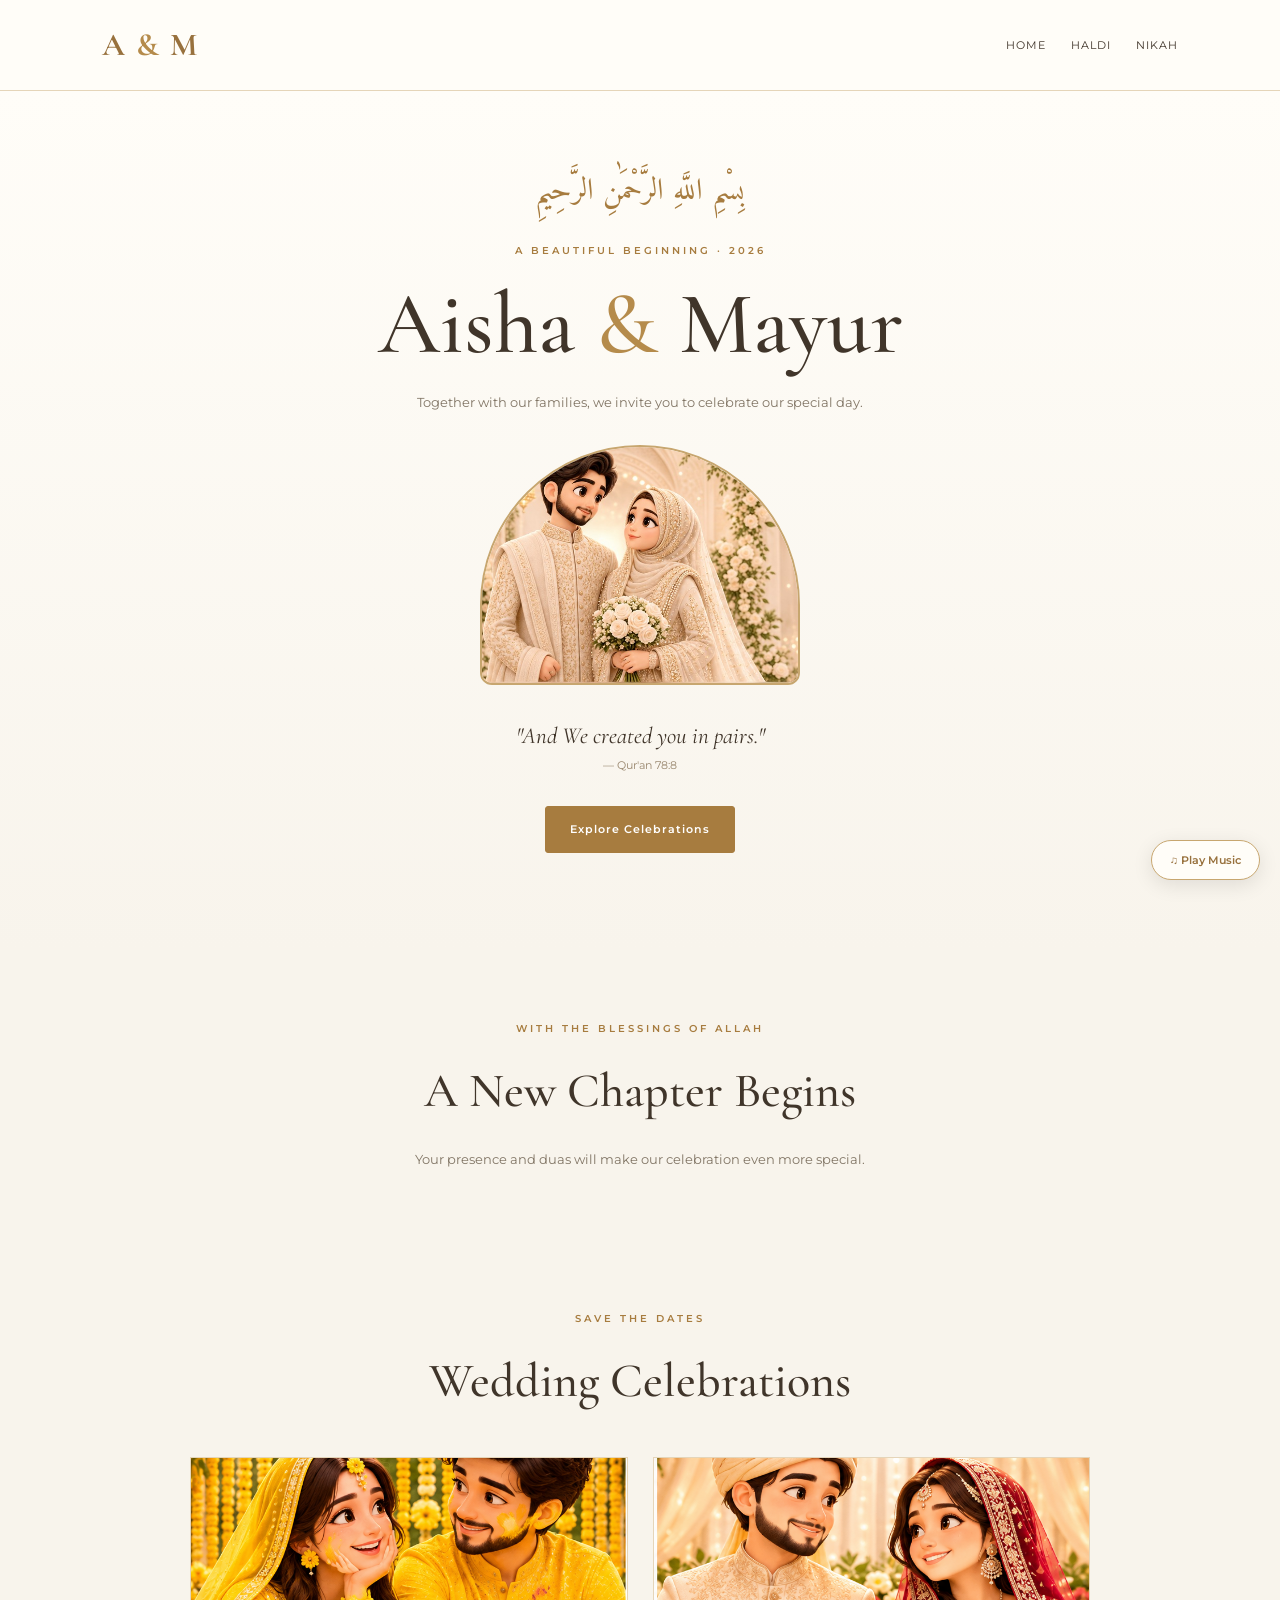
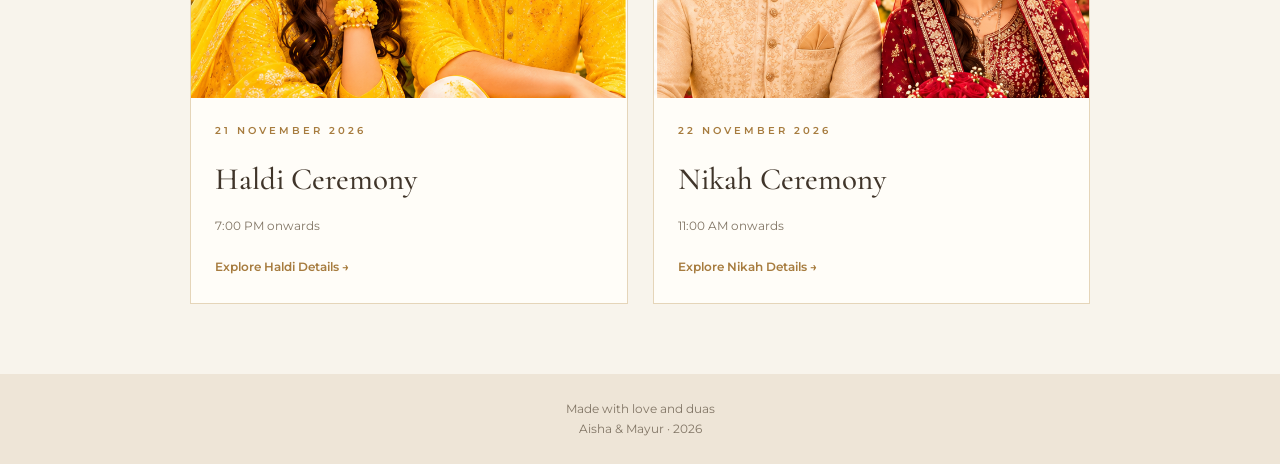
==== index.html @ 887f85a8 "Deploy Islamic wedding invitation website" ====
<!DOCTYPE html>
<html lang="en">

<head>
  <meta charset="UTF-8">
  <meta name="viewport" content="width=device-width, initial-scale=1.0">

  <title>Aisha & Mayur | Wedding Invitation</title>

  <link rel="stylesheet" href="css/style.css">

  <link rel="preconnect" href="https://fonts.googleapis.com">
  <link rel="preconnect" href="https://fonts.gstatic.com" crossorigin>

  <link href="https://fonts.googleapis.com/css2?family=Amiri:wght@400;700&family=Cormorant+Garamond:wght@400;500;600;700&family=Montserrat:wght@400;500;600&display=swap" rel="stylesheet">
</head>

<body>

  <!-- HEADER -->

  <header class="site-header">

    <a href="index.html" class="brand">A <span>&</span> M</a>

    <nav>
      <a href="index.html">Home</a>
      <a href="haldi.html">Haldi</a>
      <a href="wedding.html">Nikah</a>
    </nav>

  </header>


  <main>

    <!-- HERO SECTION -->

    <section class="hero">

      <div class="hero-ornament">
        بِسْمِ اللَّهِ الرَّحْمَٰنِ الرَّحِيمِ
      </div>

      <p class="eyebrow">A BEAUTIFUL BEGINNING · 2026</p>

      <h1>
        <span class="bride-name">Aisha</span>
        <i>&</i>
        <span class="groom-name">Mayur</span>
      </h1>

      <p class="hero-subtitle">
        Together with our families, we invite you
        to celebrate our special day.
      </p>

      <div class="hero-photo">

        <img
          src="assets/images/couple-3d.jpg"
          alt="Aisha and Mayur">

      </div>

      <p class="verse">
        "And We created you in pairs."
      </p>

      <p class="verse-ref">
        — Qur'an 78:8
      </p>

      <a href="#events" class="primary-button">
        Explore Celebrations
      </a>

    </section>


    <!-- INTRODUCTION -->

    <section class="section intro">

      <p class="eyebrow">WITH THE BLESSINGS OF ALLAH</p>

      <h2>A New Chapter Begins</h2>

      <p class="muted">
        Your presence and duas will make our celebration
        even more special.
      </p>

    </section>


    <!-- EVENT CARDS -->

    <section class="section" id="events">

      <p class="eyebrow">SAVE THE DATES</p>

      <h2>Wedding Celebrations</h2>

      <div class="event-grid">

        <!-- HALDI CARD -->

        <article class="event-card">

          <img
            src="assets/images/newhaldi.png"
            alt="Haldi ceremony">

          <div class="event-card-body">

            <p class="eyebrow">21 NOVEMBER 2026</p>

            <h3>Haldi Ceremony</h3>

            <p>7:00 PM onwards</p>

            <a href="haldi.html" class="text-link">
              Explore Haldi Details →
            </a>

          </div>

        </article>


        <!-- NIKAH CARD -->

        <article class="event-card">

          <img
            src="assets/images/newnikah.png"
            alt="Nikah ceremony">

          <div class="event-card-body">

            <p class="eyebrow">22 NOVEMBER 2026</p>

            <h3>Nikah Ceremony</h3>

            <p>11:00 AM onwards</p>

            <a href="wedding.html" class="text-link">
              Explore Nikah Details →
            </a>

          </div>

        </article>

      </div>

    </section>

  </main>


  <!-- FOOTER -->

  <footer>
    <p>Made with love and duas</p>
    <p>Aisha & Mayur · 2026</p>
  </footer>


  <!-- MUSIC -->
<audio id="backgroundMusic" loop preload="none">
    <source src="assets/music/wedding-song.mp3" type="audio/mpeg">
</audio>
<button id="musicButton" class="music-button" type="button">
    ♫ Play Music
</button>

<script src="js/data.js"></script>
<script src="js/script.js"></script>
</body>
</html>
---- css/style.css ----
/* =====================================
   1. GLOBAL SETTINGS
===================================== */

* {
  margin: 0;
  padding: 0;
  box-sizing: border-box;
}

html {
  scroll-behavior: smooth;
}

body {
  background: #f8f4ec;
  color: #40352a;
  font-family: "Montserrat", Arial, sans-serif;
  line-height: 1.7;
}

a {
  color: inherit;
  text-decoration: none;
}

button {
  font-family: inherit;
}


/* =====================================
   2. HEADER AND NAVIGATION
===================================== */

.site-header {
  display: flex;
  justify-content: space-between;
  align-items: center;
  padding: 18px 8%;
  background: #fffdf8;
  border-bottom: 1px solid #e5d5b9;
}

.brand {
  font-family: "Cormorant Garamond", serif;
  font-size: 32px;
  font-weight: 700;
  letter-spacing: 2px;
  color: #98713d;
}

.brand span {
  color: #b58b4b;
}

.site-header nav {
  display: flex;
  align-items: center;
  gap: 25px;
}

.site-header nav a {
  font-size: 11px;
  letter-spacing: 1px;
  text-transform: uppercase;
  transition: color 0.3s;
}

.site-header nav a:hover {
  color: #b58b4b;
}


/* =====================================
   3. HOME HERO SECTION
===================================== */

.hero {
  text-align: center;
  padding: 75px 20px 85px;
  background: linear-gradient(
    180deg,
    #fffdf8 0%,
    #f8f4ec 100%
  );
}

.hero-ornament {
  font-family: "Amiri", serif;
  font-size: 30px;
  color: #a77c3f;
  margin-bottom: 25px;
}

.eyebrow {
  color: #a77c3f;
  font-size: 10px;
  font-weight: 600;
  letter-spacing: 3px;
  margin-bottom: 14px;
}

.hero h1 {
  font-family: "Cormorant Garamond", serif;
  font-size: clamp(48px, 8vw, 88px);
  font-weight: 500;
  line-height: 1.15;
  margin: 15px 0;
}

.hero h1 i {
  color: #b58b4b;
  font-style: normal;
}

.hero-subtitle {
  max-width: 550px;
  margin: 15px auto;
  color: #817565;
  font-size: 13px;
}

.hero-photo {
  width: min(320px, 85%);
  height: 240px;
  margin: 32px auto;
  overflow: hidden;
  border: 2px solid #c7a66f;
  border-radius: 160px 160px 12px 12px;
  background: #eee5d5;
}

.hero-photo img {
  width: 100%;
  height: 100%;
  object-fit: cover;
  display: block;
}

.verse {
  font-family: "Cormorant Garamond", serif;
  font-size: 23px;
  font-style: italic;
  margin-top: 15px;
}

.verse-ref {
  color: #98866d;
  font-size: 11px;
  margin-bottom: 20px;
}


/* =====================================
   4. BUTTONS
===================================== */

.primary-button {
  display: inline-block;
  background: #a77c3f;
  color: #ffffff;
  border: 1px solid #a77c3f;
  border-radius: 3px;
  padding: 13px 24px;
  margin: 12px 5px;
  font-size: 11px;
  font-weight: 600;
  letter-spacing: 1px;
  cursor: pointer;
  transition: all 0.3s ease;
}

.primary-button:hover {
  background: #76552d;
  border-color: #76552d;
  transform: translateY(-2px);
}

.text-link {
  color: #a77c3f;
  font-size: 12px;
  font-weight: 600;
}

.text-link:hover {
  color: #76552d;
}


/* =====================================
   5. HOME CONTENT SECTIONS
===================================== */

.section {
  padding: 70px 8%;
  text-align: center;
}

.section h2 {
  font-family: "Cormorant Garamond", serif;
  font-size: clamp(34px, 5vw, 48px);
  font-weight: 500;
  margin: 5px 0 15px;
}

.muted {
  color: #817565;
  font-size: 13px;
}


/* =====================================
   6. EVENT CARDS
===================================== */

.event-grid {
  display: grid;
  grid-template-columns: repeat(2, minmax(0, 1fr));
  gap: 25px;
  max-width: 900px;
  margin: 35px auto 0;
  text-align: left;
}

.event-card {
  overflow: hidden;
  background: #fffdf8;
  border: 1px solid #e5d5b9;
  transition: transform 0.3s ease, box-shadow 0.3s ease;
}

.event-card:hover {
  transform: translateY(-5px);
  box-shadow: 0 12px 30px rgba(65, 45, 20, 0.09);
}

.event-card img {
  width: 100%;
  height: 240px;
  display: block;
  object-fit: cover;
  background: #eee5d5;
}

.event-card-body {
  padding: 24px;
}

.event-card h3 {
  font-family: "Cormorant Garamond", serif;
  font-size: 31px;
  font-weight: 500;
  margin: 4px 0;
}

.event-card-body p:not(.eyebrow) {
  color: #817565;
  font-size: 12px;
  margin: 10px 0 15px;
}


/* =====================================
   7. EVENT DETAILS PAGES
===================================== */

.event-page {
  width: min(760px, 100%);
  margin: auto;
  padding: 55px 22px 75px;
  text-align: center;
}

.event-page h1 {
  font-family: "Cormorant Garamond", serif;
  font-size: clamp(42px, 7vw, 58px);
  font-weight: 500;
  margin: 8px 0;
}

.event-image {
  display: block;
  width: min(430px, 100%);
  height: 270px;
  margin: 28px auto;
  object-fit: cover;
  background: #eee5d5;
  border: 1px solid #e5d5b9;
}

.event-description {
  max-width: 570px;
  margin: 20px auto;
  color: #817565;
  font-size: 13px;
}


/* =====================================
   8. EVENT INFORMATION CARD
===================================== */

.details-card {
  max-width: 550px;
  margin: 30px auto;
  padding: 32px 20px;
  background: #fffdf8;
  border: 1px solid #e5d5b9;
  box-shadow: 0 10px 30px rgba(0, 0, 0, 0.04);
}

.details-card h2,
.details-card h3 {
  font-family: "Cormorant Garamond", serif;
  font-size: 28px;
  font-weight: 500;
  margin: 5px;
}

.details-card p:not(.eyebrow) {
  color: #817565;
  font-size: 13px;
  margin: 10px;
}

.thin-line {
  width: 180px;
  height: 1px;
  margin: 25px auto;
  background: #e5d5b9;
}


/* =====================================
   9. EVENT HIGHLIGHT
===================================== */

.event-highlight {
  padding: 25px 15px;
  border-top: 1px solid #e5d5b9;
  border-bottom: 1px solid #e5d5b9;
  color: #98713d;
  font-family: "Cormorant Garamond", serif;
  font-size: 22px;
  font-style: italic;
}

.dress-code {
  margin: 25px 5px;
  color: #817565;
  font-size: 13px;
}


/* =====================================
   10. FOOTER
===================================== */

footer {
  padding: 25px 15px;
  background: #eee5d7;
  color: #817565;
  text-align: center;
  font-size: 12px;
}


/* =====================================
   11. MUSIC BUTTON
===================================== */

.music-button {
  position: fixed;
  right: 20px;
  bottom: 20px;
  z-index: 1000;
  padding: 12px 18px;
  border: 1px solid #c7a66f;
  border-radius: 30px;
  background: #fffdf8;
  color: #98713d;
  font-size: 11px;
  font-weight: 600;
  cursor: pointer;
  box-shadow: 0 5px 20px rgba(0, 0, 0, 0.10);
}

.music-button:hover {
  background: #f1e6d4;
}


/* =====================================
   12. MOBILE RESPONSIVE DESIGN
===================================== */

@media (max-width: 650px) {

  .site-header {
    padding: 14px 5%;
  }

  .brand {
    font-size: 27px;
  }

  .site-header nav {
    gap: 12px;
  }

  .site-header nav a {
    font-size: 9px;
  }

  .hero {
    padding: 50px 15px 65px;
  }

  .hero-ornament {
    font-size: 24px;
  }

  .hero-photo {
    height: 210px;
    width: min(270px, 85%);
  }

  .section {
    padding: 50px 6%;
  }

  .event-grid {
    grid-template-columns: 1fr;
  }

  .event-card img {
    height: 220px;
  }

  .event-page {
    padding: 40px 16px 60px;
  }

  .event-image {
    height: 230px;
  }

  .details-card {
    padding: 25px 12px;
  }

  .music-button {
    right: 12px;
    bottom: 12px;
  }

}
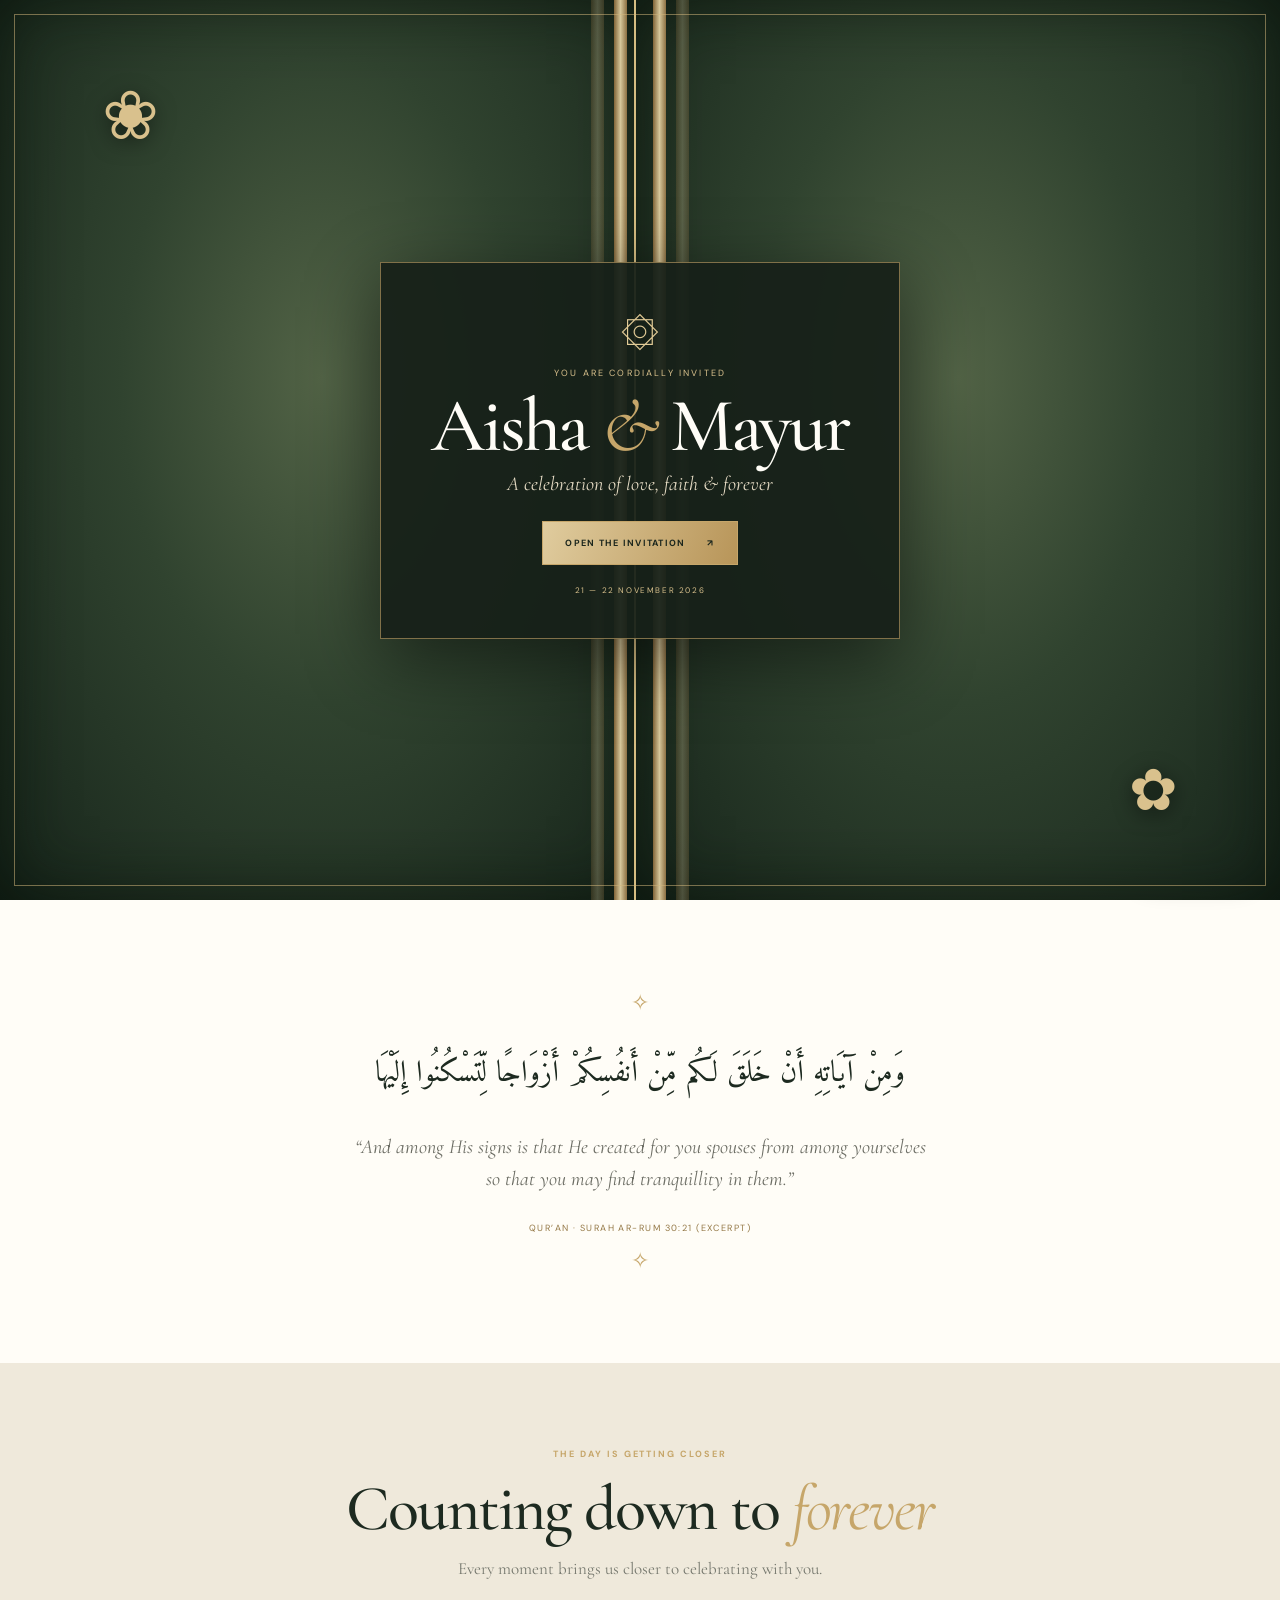
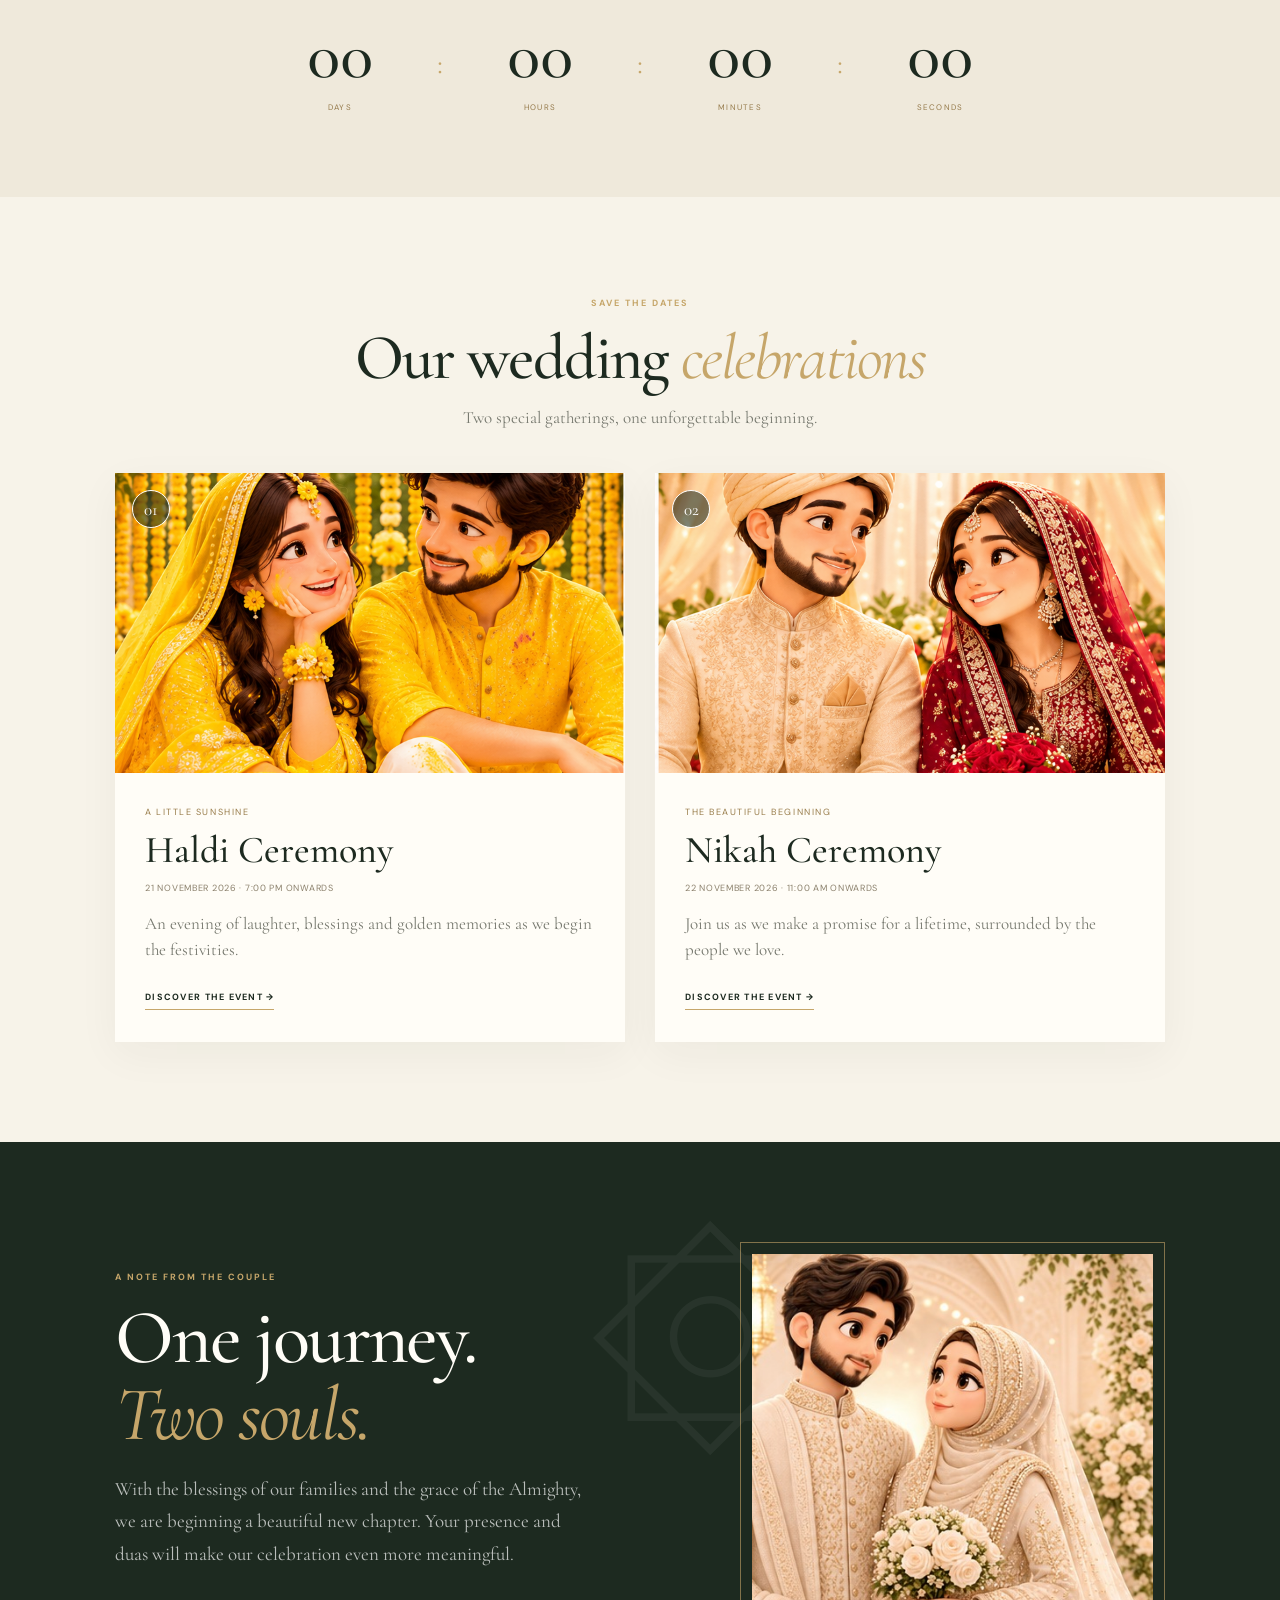
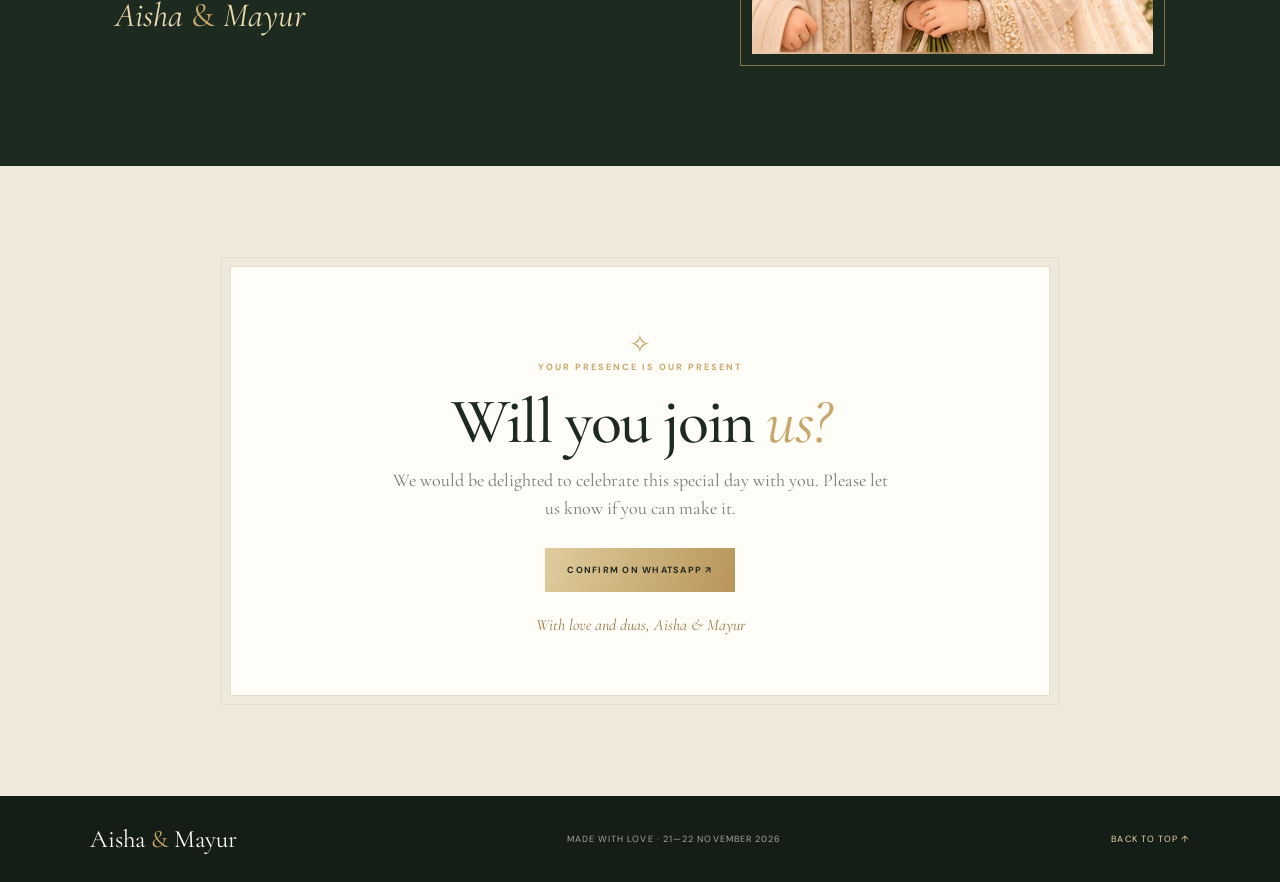
==== commit f01754fe: "Improve curtain animation and add falling flowers" ====
--- a/index.html
+++ b/index.html
@@ -1,183 +1,41 @@
+<!doctype html>
+<html lang="en"><head>
+<meta charset="utf-8"><meta name="viewport" content="width=device-width,initial-scale=1">
+<meta name="theme-color" content="#19231b"><title>Aisha & Mayur | Wedding Invitation</title>
+<link rel="preconnect" href="https://fonts.googleapis.com"><link rel="preconnect" href="https://fonts.gstatic.com" crossorigin>
+<link href="https://fonts.googleapis.com/css2?family=Amiri:wght@400;700&family=Cormorant+Garamond:wght@400;500;600;700&family=DM+Sans:wght@400;500;600;700&display=swap" rel="stylesheet">
+<link rel="stylesheet" href="css/style.css"></head>
+<body data-page="home">
+<div class="curtain-intro" id="curtain-intro" aria-label="Open the wedding invitation">
+  <div class="curtain-panel curtain-left" aria-hidden="true"></div>
+  <div class="curtain-panel curtain-right" aria-hidden="true"></div>
+  <div class="petal-layer" aria-hidden="true"></div>
+  <div class="curtain-floral floral-top" aria-hidden="true">❀</div>
+  <div class="curtain-floral floral-bottom" aria-hidden="true">✿</div>
+  <div class="curtain-content">
+    <span class="curtain-emblem">۞</span>
+    <p class="curtain-overline">YOU ARE CORDIALLY INVITED</p>
+    <h2>Aisha <i>&</i> Mayur</h2>
+    <p class="curtain-subtitle">A celebration of love, faith & forever</p>
+    <button class="curtain-open" id="curtain-open" type="button">Open the invitation <span>↗</span></button>
+    <small>21 — 22 NOVEMBER 2026</small>
+  </div>
+</div>
 
-<!DOCTYPE html>
-<html lang="en">
-
-<head>
-  <meta charset="UTF-8">
-  <meta name="viewport" content="width=device-width, initial-scale=1.0">
-
-  <title>Aisha & Mayur | Wedding Invitation</title>
-
-  <link rel="stylesheet" href="css/style.css">
-
-  <link rel="preconnect" href="https://fonts.googleapis.com">
-  <link rel="preconnect" href="https://fonts.gstatic.com" crossorigin>
-
-  <link href="https://fonts.googleapis.com/css2?family=Amiri:wght@400;700&family=Cormorant+Garamond:wght@400;500;600;700&family=Montserrat:wght@400;500;600&display=swap" rel="stylesheet">
-</head>
-
-<body>
-
-  <!-- HEADER -->
-
-  <header class="site-header">
-
-    <a href="index.html" class="brand">A <span>&</span> M</a>
-
-    <nav>
-      <a href="index.html">Home</a>
-      <a href="haldi.html">Haldi</a>
-      <a href="wedding.html">Nikah</a>
-    </nav>
-
-  </header>
-
-
-  <main>
-
-    <!-- HERO SECTION -->
-
-    <section class="hero">
-
-      <div class="hero-ornament">
-        بِسْمِ اللَّهِ الرَّحْمَٰنِ الرَّحِيمِ
-      </div>
-
-      <p class="eyebrow">A BEAUTIFUL BEGINNING · 2026</p>
-
-      <h1>
-        <span class="bride-name">Aisha</span>
-        <i>&</i>
-        <span class="groom-name">Mayur</span>
-      </h1>
-
-      <p class="hero-subtitle">
-        Together with our families, we invite you
-        to celebrate our special day.
-      </p>
-
-      <div class="hero-photo">
-
-        <img
-          src="assets/images/couple-3d.jpg"
-          alt="Aisha and Mayur">
-
-      </div>
-
-      <p class="verse">
-        "And We created you in pairs."
-      </p>
-
-      <p class="verse-ref">
-        — Qur'an 78:8
-      </p>
-
-      <a href="#events" class="primary-button">
-        Explore Celebrations
-      </a>
-
-    </section>
-
-
-    <!-- INTRODUCTION -->
-
-    <section class="section intro">
-
-      <p class="eyebrow">WITH THE BLESSINGS OF ALLAH</p>
-
-      <h2>A New Chapter Begins</h2>
-
-      <p class="muted">
-        Your presence and duas will make our celebration
-        even more special.
-      </p>
-
-    </section>
-
-
-    <!-- EVENT CARDS -->
-
-    <section class="section" id="events">
-
-      <p class="eyebrow">SAVE THE DATES</p>
-
-      <h2>Wedding Celebrations</h2>
-
-      <div class="event-grid">
-
-        <!-- HALDI CARD -->
-
-        <article class="event-card">
-
-          <img
-            src="assets/images/newhaldi.png"
-            alt="Haldi ceremony">
-
-          <div class="event-card-body">
-
-            <p class="eyebrow">21 NOVEMBER 2026</p>
-
-            <h3>Haldi Ceremony</h3>
-
-            <p>7:00 PM onwards</p>
-
-            <a href="haldi.html" class="text-link">
-              Explore Haldi Details →
-            </a>
-
-          </div>
-
-        </article>
-
-
-        <!-- NIKAH CARD -->
-
-        <article class="event-card">
-
-          <img
-            src="assets/images/newnikah.png"
-            alt="Nikah ceremony">
-
-          <div class="event-card-body">
-
-            <p class="eyebrow">22 NOVEMBER 2026</p>
-
-            <h3>Nikah Ceremony</h3>
-
-            <p>11:00 AM onwards</p>
-
-            <a href="wedding.html" class="text-link">
-              Explore Nikah Details →
-            </a>
-
-          </div>
-
-        </article>
-
-      </div>
-
-    </section>
-
-  </main>
-
-
-  <!-- FOOTER -->
-
-  <footer>
-    <p>Made with love and duas</p>
-    <p>Aisha & Mayur · 2026</p>
-  </footer>
-
-
-  <!-- MUSIC -->
-<audio id="backgroundMusic" loop preload="none">
-    <source src="assets/music/wedding-song.mp3" type="audio/mpeg">
-</audio>
-<button id="musicButton" class="music-button" type="button">
-    ♫ Play Music
-</button>
-
-<script src="js/data.js"></script>
-<script src="js/script.js"></script>
-</body>
-</html>+<header class="header"><a class="brand" href="index.html"><b>A<span>&</span>M</b>Aisha <i>&</i> Mayur</a><button class="nav-toggle" aria-label="Toggle menu">☰</button><nav><a class="active" href="index.html">Welcome</a><a href="#celebration">Celebrations</a><a href="#story">Our Story</a><a href="#rsvp">RSVP</a></nav><a class="top-cta" href="#celebration">The Invitation ↗</a></header>
+<main>
+<section class="hero"><div class="pattern"></div><div class="hero-copy reveal">
+<p class="eyebrow">A celebration of love & togetherness</p><p class="arabic" lang="ar" dir="rtl">بِسْمِ اللَّهِ الرَّحْمَٰنِ الرَّحِيمِ</p><p class="kicker">Together with our families</p>
+<h1>Aisha <em>&</em><br>Mayur</h1><p class="intro">Two hearts, one beautiful journey.<br>We joyfully invite you to celebrate our wedding.</p>
+<p class="date-line">21 — 22 November 2026</p><a class="button" href="#celebration">Explore the invitation <span>↓</span></a></div>
+<div class="hero-art reveal delay"><div class="arch"><img src="assets/images/couple-3d.jpg" alt="Aisha and Mayur wedding couple illustration"></div><p class="art-caption">A new chapter begins</p></div><div class="scroll-cue">SCROLL TO DISCOVER ↓</div></section>
+<section class="verse reveal"><div class="ornament">✧</div><p class="verse-arabic" lang="ar" dir="rtl">وَمِنْ آيَاتِهِ أَنْ خَلَقَ لَكُم مِّنْ أَنفُسِكُمْ أَزْوَاجًا لِّتَسْكُنُوا إِلَيْهَا</p><p class="translation">“And among His signs is that He created for you spouses from among yourselves<br> so that you may find tranquillity in them.”</p><small>QUR’AN · SURAH AR-RUM 30:21 (EXCERPT)</small><div class="ornament">✧</div></section>
+<section class="count-section reveal"><p class="eyebrow">The day is getting closer</p><h2>Counting down to <em>forever</em></h2><p class="muted">Every moment brings us closer to celebrating with you.</p><div class="countdown" id="countdown" data-date="2026-11-22T11:00:00+05:30"><div><b data-days>00</b><small>DAYS</small></div><i>:</i><div><b data-hours>00</b><small>HOURS</small></div><i>:</i><div><b data-minutes>00</b><small>MINUTES</small></div><i>:</i><div><b data-seconds>00</b><small>SECONDS</small></div></div></section>
+<section class="celebrations section-pad" id="celebration"><div class="section-title reveal"><p class="eyebrow">Save the dates</p><h2>Our wedding <em>celebrations</em></h2><p class="muted">Two special gatherings, one unforgettable beginning.</p></div><div class="event-grid">
+<article class="event-card reveal"><a class="event-photo" href="haldi.html"><img src="assets/images/newhaldi.png" alt="Haldi celebration"><span>01</span></a><div class="event-copy"><small>A LITTLE SUNSHINE</small><h3>Haldi Ceremony</h3><p class="event-meta">21 November 2026 · 7:00 PM onwards</p><p>An evening of laughter, blessings and golden memories as we begin the festivities.</p><a class="text-link" href="haldi.html">Discover the event →</a></div></article>
+<article class="event-card reveal delay"><a class="event-photo" href="wedding.html"><img src="assets/images/newnikah.png" alt="Nikah celebration"><span>02</span></a><div class="event-copy"><small>THE BEAUTIFUL BEGINNING</small><h3>Nikah Ceremony</h3><p class="event-meta">22 November 2026 · 11:00 AM onwards</p><p>Join us as we make a promise for a lifetime, surrounded by the people we love.</p><a class="text-link" href="wedding.html">Discover the event →</a></div></article></div></section>
+<section class="story section-pad" id="story"><div class="story-copy reveal"><p class="eyebrow">A note from the couple</p><h2>One journey.<br><em>Two souls.</em></h2><p>With the blessings of our families and the grace of the Almighty, we are beginning a beautiful new chapter. Your presence and duas will make our celebration even more meaningful.</p><strong>Aisha <i>&</i> Mayur</strong></div><div class="story-photo reveal delay"><img src="assets/images/couple-3d.jpg" alt="Aisha and Mayur"></div><span class="story-mark">۞</span></section>
+<section class="rsvp-wrap section-pad" id="rsvp"><div class="rsvp reveal"><span>✧</span><p class="eyebrow">Your presence is our present</p><h2>Will you join <em>us?</em></h2><p>We would be delighted to celebrate this special day with you. Please let us know if you can make it.</p><a class="button" data-rsvp href="#" target="_blank" rel="noopener">Confirm on WhatsApp ↗</a><small>With love and duas, Aisha & Mayur</small></div></section>
+</main><footer><a href="index.html">Aisha <i>&</i> Mayur</a><p>Made with love · 21—22 November 2026</p><a href="#">Back to top ↑</a></footer>
+<button class="music" type="button" aria-label="Play wedding music" aria-pressed="false"><b>♫</b><span>Play music</span></button><audio id="wedding-music" src="assets/music/wedding-song.mp3" loop preload="none"></audio>
+<script src="js/data.js"></script><script src="js/script.js"></script></body></html>
--- a/css/style.css
+++ b/css/style.css
@@ -1,459 +1,110 @@
+@import url('https://fonts.googleapis.com/css2?family=Amiri:wght@400;700&family=Cormorant+Garamond:wght@400;500;600;700&family=DM+Sans:wght@400;500;600;700&display=swap');
+:root{--green:#1d2a20;--deep:#141d16;--gold:#c6a66a;--pale:#ead9ad;--ivory:#f7f3e9;--paper:#fffdf7;--muted:#77796f;--line:rgba(164,135,82,.28);--serif:'Cormorant Garamond',Georgia,serif;--sans:'DM Sans',Arial,sans-serif;--arabic:'Amiri',serif}
+*{box-sizing:border-box}html{scroll-behavior:smooth}body{margin:0;background:var(--ivory);color:var(--green);font-family:var(--sans);-webkit-font-smoothing:antialiased}a{color:inherit;text-decoration:none}img{display:block;max-width:100%}::selection{background:var(--pale);color:var(--deep)}
 
-/* =====================================
-   1. GLOBAL SETTINGS
-===================================== */
-
-* {
-  margin: 0;
-  padding: 0;
-  box-sizing: border-box;
-}
-
-html {
-  scroll-behavior: smooth;
-}
-
-body {
-  background: #f8f4ec;
-  color: #40352a;
-  font-family: "Montserrat", Arial, sans-serif;
-  line-height: 1.7;
-}
-
-a {
-  color: inherit;
-  text-decoration: none;
-}
-
-button {
-  font-family: inherit;
-}
+.header{height:86px;position:absolute;z-index:20;top:0;left:0;width:100%;display:flex;align-items:center;justify-content:space-between;padding:0 6%;border-bottom:1px solid #ffffff20;color:var(--paper)}.brand{display:flex;align-items:center;gap:12px;font:21px var(--serif);letter-spacing:.04em}.brand b{width:42px;height:42px;display:grid;place-items:center;border:1px solid var(--gold);border-radius:50%;font:18px var(--serif);letter-spacing:-2px;color:var(--pale)}.brand b span,.brand i,footer i{color:var(--gold);font-style:normal}.header nav{display:flex;gap:32px}.header nav a,.top-cta{font-size:9px;letter-spacing:.16em;text-transform:uppercase;color:#ffffffb8}.header nav a{position:relative}.header nav a:after{content:"";position:absolute;bottom:-9px;left:0;width:0;height:1px;background:var(--gold);transition:.3s}.header nav a:hover:after,.header nav a.active:after{width:100%}.header nav a:hover,.header nav a.active{color:var(--pale)}.top-cta{padding:12px 16px;border:1px solid #c6a66a88;color:var(--pale)}.nav-toggle{display:none}
+.hero,.event-hero{position:relative;isolation:isolate;overflow:hidden;background:radial-gradient(ellipse at 75% 45%,#68734b55,transparent 42%),linear-gradient(115deg,#172119,#273429 60%,#172019);color:var(--paper)}.hero{min-height:760px;height:100vh;max-height:950px;display:grid;grid-template-columns:1.05fr .95fr;align-items:center;padding:115px 10% 80px}.hero:before,.event-hero:before{content:"";position:absolute;inset:13px;border:1px solid #c6a66a55;pointer-events:none}.pattern{position:absolute;inset:0;z-index:-1;opacity:.12;background-image:url("data:image/svg+xml,%3Csvg width='100' height='100' viewBox='0 0 100 100' xmlns='http://www.w3.org/2000/svg'%3E%3Cg fill='none' stroke='%23d2b77e' stroke-width='.6'%3E%3Cpath d='M50 0L61 39 100 50 61 61 50 100 39 61 0 50 39 39Z'/%3E%3Ccircle cx='50' cy='50' r='20'/%3E%3Ccircle cx='50' cy='50' r='8'/%3E%3C/g%3E%3C/svg%3E");background-size:100px}.hero-copy{position:relative;z-index:2;max-width:560px}.eyebrow{margin:0 0 17px;color:var(--gold);font-size:9px;font-weight:700;letter-spacing:.22em;text-transform:uppercase}.arabic{margin:0 0 16px;color:var(--pale);font:29px var(--arabic)}.kicker{margin:0;color:#ffffff91;font-size:10px;letter-spacing:.18em;text-transform:uppercase}.hero h1{margin:15px 0;color:var(--paper);font:500 clamp(78px,9vw,130px)/.78 var(--serif);letter-spacing:-.055em}.hero h1 em,.event-hero h1 em,h2 em{color:var(--gold);font-weight:400}.intro{color:#ffffffb5;font:18px/1.65 var(--serif)}.date-line{margin:25px 0;color:var(--pale);font-size:9px;letter-spacing:.19em;text-transform:uppercase}.button{display:inline-flex;align-items:center;gap:24px;padding:16px 22px;background:linear-gradient(110deg,#e0cc9e,#b89559);color:#20291f;font-size:9px;font-weight:700;letter-spacing:.14em;text-transform:uppercase;transition:transform .3s,box-shadow .3s}.button:hover{transform:translateY(-3px);box-shadow:0 12px 28px #0004}.hero-art{width:min(390px,100%);justify-self:center;margin-left:5%;position:relative}.arch{padding:12px;border:1px solid #c6a66acc;border-radius:190px 190px 0 0;box-shadow:0 25px 65px #0004}.arch:before{content:"";position:absolute;inset:6px;border:1px solid #c6a66a55;border-radius:180px 180px 0 0;pointer-events:none}.arch img{width:100%;height:470px;object-fit:cover;border-radius:180px 180px 0 0;background:#c9b995}.art-caption{text-align:center;color:var(--pale);font:italic 18px var(--serif)}.scroll-cue{position:absolute;bottom:22px;left:50%;color:#ffffff7d;font-size:8px;letter-spacing:.2em;transform:translateX(-50%)}
+.verse{text-align:center;padding:78px 8%;background:var(--paper)}.ornament{color:var(--gold);font-size:22px;margin:10px}.verse-arabic{font:30px/1.8 var(--arabic);color:var(--green)}.translation{font:italic 20px/1.6 var(--serif);color:#6c6d64}.verse small{color:#947846;font-size:9px;letter-spacing:.16em}.count-section{text-align:center;padding:85px 6%;background:#efe9db}.count-section h2,.section-title h2,.story h2,.rsvp h2,.event-note h2{margin:0 0 12px;font:500 clamp(44px,5vw,66px)/1 var(--serif);letter-spacing:-.03em}.muted{color:var(--muted);font:17px var(--serif)}.countdown{display:flex;justify-content:center;align-items:center;gap:clamp(18px,5vw,65px);margin-top:35px}.countdown div{display:flex;flex-direction:column;gap:5px;min-width:65px}.countdown b{font:500 clamp(43px,6vw,68px) var(--serif);font-variant-numeric:tabular-nums}.countdown small{color:#967b4c;font-size:8px;letter-spacing:.16em}.countdown i{font:30px var(--serif);color:var(--gold)}
+.section-pad{padding:100px 9%}.section-title{text-align:center;margin:0 auto 45px}.event-grid{max-width:1060px;margin:auto;display:grid;grid-template-columns:1fr 1fr;gap:30px}.event-card{background:var(--paper);box-shadow:0 12px 40px #252d210c;transition:transform .35s,box-shadow .35s}.event-card:hover{transform:translateY(-7px);box-shadow:0 22px 55px #252d211a}.event-photo{height:300px;position:relative;display:block;overflow:hidden;background:#e5dac2}.event-photo img{width:100%;height:100%;object-fit:cover;transition:transform .8s}.event-card:hover img{transform:scale(1.05)}.event-photo span{position:absolute;top:17px;left:17px;width:38px;height:38px;display:grid;place-items:center;border:1px solid white;border-radius:50%;background:#1c2a2090;color:white;font:17px var(--serif)}.event-copy{padding:26px 30px 32px}.event-copy small,.detail small{color:#997d4b;font-size:9px;letter-spacing:.17em}.event-copy h3{margin:7px 0;font:500 38px var(--serif)}.event-meta{color:#8b806c;font-size:9px;letter-spacing:.08em;text-transform:uppercase}.event-copy>p:not(.event-meta){color:var(--muted);font:17px/1.55 var(--serif)}.text-link{display:inline-block;margin-top:10px;padding-bottom:6px;border-bottom:1px solid var(--gold);font-size:9px;font-weight:700;letter-spacing:.14em;text-transform:uppercase}
+.story{position:relative;display:grid;grid-template-columns:1fr .8fr;align-items:center;gap:9%;background:var(--green);color:var(--paper);overflow:hidden}.story-copy{position:relative;z-index:2}.story h2{font-size:clamp(58px,6vw,82px)}.story-copy>p:not(.eyebrow){max-width:470px;color:#ffffffb2;font:19px/1.7 var(--serif)}.story-copy strong{display:block;margin-top:25px;color:var(--pale);font:italic 34px var(--serif)}.story-copy strong i{color:var(--gold);font-style:normal}.story-photo{padding:11px;border:1px solid #c6a66a99}.story-photo img{height:400px;width:100%;object-fit:cover}.story-mark{position:absolute;right:35%;top:5%;color:#ffffff0d;font-size:250px}
+.rsvp-wrap{background:#efe9db}.rsvp{max-width:820px;margin:auto;padding:60px 28px;border:1px solid var(--line);outline:1px solid #a4874e20;outline-offset:8px;background:var(--paper);text-align:center}.rsvp>span{color:var(--gold);font-size:26px}.rsvp>p:not(.eyebrow){max-width:500px;margin:0 auto 25px;color:var(--muted);font:18px/1.6 var(--serif)}.rsvp small{display:block;margin-top:23px;color:#947846;font:italic 16px var(--serif)}
+footer{display:flex;align-items:center;justify-content:space-between;gap:15px;padding:28px 7%;background:var(--deep);color:#ffffff9c}footer>a:first-child{color:white;font:25px var(--serif)}footer p,footer>a:last-child{font-size:9px;letter-spacing:.12em;text-transform:uppercase}footer>a:last-child{color:var(--pale)}
+.music{position:fixed;z-index:50;right:22px;bottom:22px;display:flex;align-items:center;gap:9px;padding:9px 15px 9px 9px;border:1px solid #c6a66ab3;border-radius:40px;background:#1b2a20f5;color:var(--pale);box-shadow:0 8px 24px #0003;cursor:pointer}.music b{width:26px;height:26px;display:grid;place-items:center;border-radius:50%;background:var(--gold);color:var(--deep);font-size:17px}.music span{font-size:9px;letter-spacing:.12em;text-transform:uppercase}.music.playing b{animation:pulse 1.3s infinite}@keyframes pulse{50%{box-shadow:0 0 0 7px #c6a66a2c}}
+/* Inner event pages */.event-hero{min-height:680px;display:grid;grid-template-columns:1.1fr .9fr;align-items:center;gap:4%;padding:125px 11% 70px}.event-copy-hero{position:relative;z-index:2}.back{display:block;margin-bottom:32px;color:#ffffff9c;font-size:9px;letter-spacing:.13em;text-transform:uppercase}.script{margin:8px 0 0;color:var(--pale);font:italic 25px var(--serif)}.event-hero h1{margin:8px 0 14px;font:500 clamp(65px,7vw,95px)/.83 var(--serif)}.event-hero .arch{width:min(350px,100%);margin:auto}.event-hero .arch img{height:420px}.event-details{background:var(--ivory)}.detail-grid{max-width:1080px;margin:auto;display:grid;grid-template-columns:repeat(3,1fr);gap:18px}.detail{padding:32px 22px;border:1px solid var(--line);background:#fffdf7b8;text-align:center;transition:.3s}.detail:hover{transform:translateY(-5px);box-shadow:0 15px 35px #0001}.detail>b{width:42px;height:42px;display:grid;place-items:center;margin:0 auto 15px;border:1px solid var(--line);border-radius:50%;color:#997d4b;font:22px var(--serif)}.detail small{display:block}.detail h3{font:500 26px var(--serif);margin:9px 0}.detail p{color:var(--muted);font:16px/1.55 var(--serif)}.event-note{padding:65px 8%;background:#efe9db;text-align:center}.event-note>p:not(.eyebrow){max-width:530px;margin:15px auto 25px;color:var(--muted);font:18px/1.6 var(--serif)}.page-switch{display:flex;justify-content:space-between;padding:25px 9%;background:var(--paper);border-top:1px solid var(--line);font:20px var(--serif)}.page-switch a:hover{color:#987a46}
+.reveal{opacity:0;transform:translateY(24px);transition:opacity .8s ease,transform .8s cubic-bezier(.2,.7,.2,1)}.reveal.visible{opacity:1;transform:translateY(0)}.delay{transition-delay:.15s}
+@media(prefers-reduced-motion:reduce){*,*:before,*:after{animation-duration:.01ms!important;transition-duration:.01ms!important;scroll-behavior:auto!important}.reveal{opacity:1;transform:none}}
+@media(max-width:850px){.header{padding:0 4%}.header nav{gap:17px}.hero{padding-left:7%;padding-right:7%}.section-pad{padding-left:7%;padding-right:7%}.event-hero{padding-left:8%;padding-right:8%}}
+@media(max-width:650px){.header{height:70px;padding:0 20px}.brand{font-size:18px}.brand b{width:36px;height:36px}.top-cta{display:none}.nav-toggle{display:block;border:1px solid #c6a66a88;background:none;color:var(--pale);padding:8px 12px}.header nav{display:none;position:absolute;top:69px;left:0;right:0;flex-direction:column;gap:0;padding:8px 22px 18px;background:#19231b;border-bottom:1px solid #c6a66a55}.header nav.open{display:flex}.header nav a{padding:13px 0}.hero{height:auto;min-height:0;grid-template-columns:1fr;gap:35px;padding:110px 8% 75px;text-align:center}.hero h1{font-size:clamp(76px,18vw,105px)}.arabic{font-size:25px}.hero-art{width:min(300px,85%);margin:auto}.arch img{height:370px}.hero .date-line{margin:22px 0}.section-pad{padding:70px 7%}.verse{padding:60px 7%}.verse-arabic{font-size:24px}.translation{font-size:17px}.translation br{display:none}.countdown{gap:10px}.countdown div{min-width:48px}.countdown b{font-size:39px}.countdown i{font-size:22px}.countdown small{font-size:7px}.section-title h2,.count-section h2,.rsvp h2,.event-note h2{font-size:47px}.event-grid{grid-template-columns:1fr;gap:22px}.event-photo{height:250px}.event-copy{padding:22px}.story{grid-template-columns:1fr;gap:30px;text-align:center}.story-copy>p:not(.eyebrow){margin-left:auto;margin-right:auto}.story-photo{width:min(330px,100%);margin:auto}.story-photo img{height:330px}.story-mark{right:4%;font-size:150px}.rsvp{padding:45px 18px}footer{flex-direction:column;text-align:center;padding:27px 15px 80px;gap:8px}footer p{margin:0}.music{right:12px;bottom:12px}.event-hero{grid-template-columns:1fr;gap:30px;padding:100px 8% 65px;text-align:center}.event-copy-hero .back{text-align:left}.event-hero h1{font-size:clamp(64px,16vw,85px)}.event-hero .arch{width:min(285px,85%)}.event-hero .arch img{height:340px}.detail-grid{grid-template-columns:1fr}.detail{padding:26px 18px}.event-note{padding:55px 8%}.page-switch{padding:22px 7%;font-size:17px}}
 
 
-/* =====================================
-   2. HEADER AND NAVIGATION
-===================================== */
 
-.site-header {
-  display: flex;
-  justify-content: space-between;
-  align-items: center;
-  padding: 18px 8%;
-  background: #fffdf8;
-  border-bottom: 1px solid #e5d5b9;
+/* Refined royal opening curtain + falling flower petals */
+body.curtain-locked{overflow:hidden;height:100vh}
+.curtain-intro{
+  position:fixed;inset:0;z-index:1000;display:grid;place-items:center;
+  overflow:hidden;background:#172119;color:#f7f3e9;isolation:isolate;
 }
-
-.brand {
-  font-family: "Cormorant Garamond", serif;
-  font-size: 32px;
-  font-weight: 700;
-  letter-spacing: 2px;
-  color: #98713d;
+.curtain-intro:before{
+  content:"";position:absolute;inset:14px;z-index:5;pointer-events:none;
+  border:1px solid #d2b77d88;
 }
-
-.brand span {
-  color: #b58b4b;
+.curtain-panel{
+  position:absolute;top:0;bottom:0;width:50.5%;z-index:2;
+  background:
+    radial-gradient(ellipse at 50% 42%,#526346 0%,#30432f 44%,#17251b 100%),
+    repeating-linear-gradient(90deg,transparent 0 15px,#d6c18a35 17px,#101a1399 20px,transparent 25px);
+  box-shadow:inset 0 0 70px #071008b8;
+  will-change:transform;
+  transition:transform 1.75s cubic-bezier(.76,0,.18,1);
 }
-
-.site-header nav {
-  display: flex;
-  align-items: center;
-  gap: 25px;
+.curtain-panel:before,.curtain-panel:after{
+  content:"";position:absolute;top:0;bottom:0;width:13px;
+  background:linear-gradient(90deg,#8c6b3b,#ead8a8,#9a7948);
+  opacity:.9;
 }
-
-.site-header nav a {
-  font-size: 11px;
-  letter-spacing: 1px;
-  text-transform: uppercase;
-  transition: color 0.3s;
+.curtain-left{left:0;border-right:2px solid #d6bd82}
+.curtain-right{right:0;border-left:2px solid #d6bd82}
+.curtain-left:before{right:17px}.curtain-left:after{right:40px;opacity:.27}
+.curtain-right:before{left:17px}.curtain-right:after{left:40px;opacity:.27}
+.curtain-content{
+  position:relative;z-index:4;width:min(90%,520px);padding:43px 25px;
+  text-align:center;border:1px solid #c6a66a99;background:#172119eF;
+  box-shadow:0 20px 70px #0007;opacity:1;transform:translateY(0) scale(1);
+  transition:opacity .55s ease,transform .7s ease;
 }
-
-.site-header nav a:hover {
-  color: #b58b4b;
+.curtain-emblem{display:block;color:#e1ca96;font-size:39px;margin-bottom:10px;animation:emblem-glow 3s ease-in-out infinite}
+.curtain-overline{color:#d9c18d;font-size:9px;letter-spacing:.24em}
+.curtain-content h2{margin:8px 0;color:#fffdf7;font:500 clamp(48px,8vw,76px)/1 var(--serif);letter-spacing:-.04em}
+.curtain-content h2 i{color:#c6a66a;font-weight:400}
+.curtain-subtitle{margin:0 0 25px;color:#e6dcc5;font:italic 20px var(--serif)}
+.curtain-open{
+  display:inline-flex;align-items:center;gap:22px;padding:15px 22px;
+  border:1px solid #c6a66a;background:linear-gradient(110deg,#e0cc9e,#b89559);
+  color:#1b261d;font:700 9px var(--sans);letter-spacing:.14em;text-transform:uppercase;
+  cursor:pointer;transition:transform .25s,box-shadow .25s,opacity .25s;
 }
-
-
-/* =====================================
-   3. HOME HERO SECTION
-===================================== */
-
-.hero {
-  text-align: center;
-  padding: 75px 20px 85px;
-  background: linear-gradient(
-    180deg,
-    #fffdf8 0%,
-    #f8f4ec 100%
-  );
+.curtain-open:hover{transform:translateY(-3px);box-shadow:0 10px 25px #0005}
+.curtain-open:disabled{opacity:.65;cursor:wait}
+.curtain-content>small{display:block;margin-top:20px;color:#d9c18d;font-size:8px;letter-spacing:.2em}
+.curtain-floral{
+  position:absolute;z-index:4;color:#d9c18d;pointer-events:none;
+  text-shadow:0 4px 20px #0008;animation:flower-sway 5s ease-in-out infinite;
 }
-
-.hero-ornament {
-  font-family: "Amiri", serif;
-  font-size: 30px;
-  color: #a77c3f;
-  margin-bottom: 25px;
+.floral-top{top:8%;left:8%;font-size:clamp(38px,6vw,68px)}
+.floral-bottom{right:8%;bottom:8%;font-size:clamp(32px,5vw,58px);animation-delay:-2s}
+.petal-layer{position:absolute;inset:0;z-index:6;overflow:hidden;pointer-events:none}
+.falling-petal{
+  position:absolute;top:-12vh;left:var(--left);font-size:var(--size);
+  color:var(--petal-color);opacity:0;filter:drop-shadow(0 2px 3px #0004);
+  transform:translate3d(0,-10vh,0) rotate(0deg);
 }
-
-.eyebrow {
-  color: #a77c3f;
-  font-size: 10px;
-  font-weight: 600;
-  letter-spacing: 3px;
-  margin-bottom: 14px;
+.curtain-intro.open .falling-petal{
+  animation:petal-fall var(--duration) cubic-bezier(.25,.55,.45,1) var(--delay) forwards;
 }
-
-.hero h1 {
-  font-family: "Cormorant Garamond", serif;
-  font-size: clamp(48px, 8vw, 88px);
-  font-weight: 500;
-  line-height: 1.15;
-  margin: 15px 0;
+.curtain-intro.open .curtain-left{transform:translate3d(-105%,0,0)}
+.curtain-intro.open .curtain-right{transform:translate3d(105%,0,0)}
+.curtain-intro.open .curtain-content{opacity:0;transform:translateY(-12px) scale(.96);pointer-events:none}
+.curtain-intro.dismissed{visibility:hidden;opacity:0;pointer-events:none;transition:opacity .5s ease,visibility 0s linear .5s}
+@keyframes petal-fall{
+  0%{opacity:0;transform:translate3d(0,-8vh,0) rotate(0deg)}
+  10%{opacity:.95}
+  75%{opacity:.85}
+  100%{opacity:0;transform:translate3d(var(--drift),115vh,0) rotate(var(--spin))}
 }
-
-.hero h1 i {
-  color: #b58b4b;
-  font-style: normal;
+@keyframes flower-sway{0%,100%{transform:rotate(-8deg) translateY(0)}50%{transform:rotate(9deg) translateY(-8px)}}
+@keyframes emblem-glow{0%,100%{text-shadow:0 0 0 #d9c18d00}50%{text-shadow:0 0 20px #d9c18d88}}
+/* Gentle stagger for content after the invitation opens */
+.reveal.visible{animation:soft-rise .75s both}
+.reveal.visible.delay{animation-delay:.12s}
+@keyframes soft-rise{from{opacity:0;transform:translateY(22px)}to{opacity:1;transform:translateY(0)}}
+@media(prefers-reduced-motion:reduce){
+  .curtain-panel,.curtain-content,.falling-petal,.curtain-floral,.curtain-emblem,.reveal.visible{animation:none!important;transition:none!important}
+  .curtain-intro.open .curtain-left{transform:translateX(-105%)}
+  .curtain-intro.open .curtain-right{transform:translateX(105%)}
 }
-
-.hero-subtitle {
-  max-width: 550px;
-  margin: 15px auto;
-  color: #817565;
-  font-size: 13px;
+@media(max-width:600px){
+  .curtain-content{padding:35px 18px}
+  .curtain-panel{width:51%}
+  .curtain-open{padding:14px 16px}
+  .floral-top{top:5%;left:5%}.floral-bottom{right:5%;bottom:5%}
 }
-
-.hero-photo {
-  width: min(320px, 85%);
-  height: 240px;
-  margin: 32px auto;
-  overflow: hidden;
-  border: 2px solid #c7a66f;
-  border-radius: 160px 160px 12px 12px;
-  background: #eee5d5;
-}
-
-.hero-photo img {
-  width: 100%;
-  height: 100%;
-  object-fit: cover;
-  display: block;
-}
-
-.verse {
-  font-family: "Cormorant Garamond", serif;
-  font-size: 23px;
-  font-style: italic;
-  margin-top: 15px;
-}
-
-.verse-ref {
-  color: #98866d;
-  font-size: 11px;
-  margin-bottom: 20px;
-}
-
-
-/* =====================================
-   4. BUTTONS
-===================================== */
-
-.primary-button {
-  display: inline-block;
-  background: #a77c3f;
-  color: #ffffff;
-  border: 1px solid #a77c3f;
-  border-radius: 3px;
-  padding: 13px 24px;
-  margin: 12px 5px;
-  font-size: 11px;
-  font-weight: 600;
-  letter-spacing: 1px;
-  cursor: pointer;
-  transition: all 0.3s ease;
-}
-
-.primary-button:hover {
-  background: #76552d;
-  border-color: #76552d;
-  transform: translateY(-2px);
-}
-
-.text-link {
-  color: #a77c3f;
-  font-size: 12px;
-  font-weight: 600;
-}
-
-.text-link:hover {
-  color: #76552d;
-}
-
-
-/* =====================================
-   5. HOME CONTENT SECTIONS
-===================================== */
-
-.section {
-  padding: 70px 8%;
-  text-align: center;
-}
-
-.section h2 {
-  font-family: "Cormorant Garamond", serif;
-  font-size: clamp(34px, 5vw, 48px);
-  font-weight: 500;
-  margin: 5px 0 15px;
-}
-
-.muted {
-  color: #817565;
-  font-size: 13px;
-}
-
-
-/* =====================================
-   6. EVENT CARDS
-===================================== */
-
-.event-grid {
-  display: grid;
-  grid-template-columns: repeat(2, minmax(0, 1fr));
-  gap: 25px;
-  max-width: 900px;
-  margin: 35px auto 0;
-  text-align: left;
-}
-
-.event-card {
-  overflow: hidden;
-  background: #fffdf8;
-  border: 1px solid #e5d5b9;
-  transition: transform 0.3s ease, box-shadow 0.3s ease;
-}
-
-.event-card:hover {
-  transform: translateY(-5px);
-  box-shadow: 0 12px 30px rgba(65, 45, 20, 0.09);
-}
-
-.event-card img {
-  width: 100%;
-  height: 240px;
-  display: block;
-  object-fit: cover;
-  background: #eee5d5;
-}
-
-.event-card-body {
-  padding: 24px;
-}
-
-.event-card h3 {
-  font-family: "Cormorant Garamond", serif;
-  font-size: 31px;
-  font-weight: 500;
-  margin: 4px 0;
-}
-
-.event-card-body p:not(.eyebrow) {
-  color: #817565;
-  font-size: 12px;
-  margin: 10px 0 15px;
-}
-
-
-/* =====================================
-   7. EVENT DETAILS PAGES
-===================================== */
-
-.event-page {
-  width: min(760px, 100%);
-  margin: auto;
-  padding: 55px 22px 75px;
-  text-align: center;
-}
-
-.event-page h1 {
-  font-family: "Cormorant Garamond", serif;
-  font-size: clamp(42px, 7vw, 58px);
-  font-weight: 500;
-  margin: 8px 0;
-}
-
-.event-image {
-  display: block;
-  width: min(430px, 100%);
-  height: 270px;
-  margin: 28px auto;
-  object-fit: cover;
-  background: #eee5d5;
-  border: 1px solid #e5d5b9;
-}
-
-.event-description {
-  max-width: 570px;
-  margin: 20px auto;
-  color: #817565;
-  font-size: 13px;
-}
-
-
-/* =====================================
-   8. EVENT INFORMATION CARD
-===================================== */
-
-.details-card {
-  max-width: 550px;
-  margin: 30px auto;
-  padding: 32px 20px;
-  background: #fffdf8;
-  border: 1px solid #e5d5b9;
-  box-shadow: 0 10px 30px rgba(0, 0, 0, 0.04);
-}
-
-.details-card h2,
-.details-card h3 {
-  font-family: "Cormorant Garamond", serif;
-  font-size: 28px;
-  font-weight: 500;
-  margin: 5px;
-}
-
-.details-card p:not(.eyebrow) {
-  color: #817565;
-  font-size: 13px;
-  margin: 10px;
-}
-
-.thin-line {
-  width: 180px;
-  height: 1px;
-  margin: 25px auto;
-  background: #e5d5b9;
-}
-
-
-/* =====================================
-   9. EVENT HIGHLIGHT
-===================================== */
-
-.event-highlight {
-  padding: 25px 15px;
-  border-top: 1px solid #e5d5b9;
-  border-bottom: 1px solid #e5d5b9;
-  color: #98713d;
-  font-family: "Cormorant Garamond", serif;
-  font-size: 22px;
-  font-style: italic;
-}
-
-.dress-code {
-  margin: 25px 5px;
-  color: #817565;
-  font-size: 13px;
-}
-
-
-/* =====================================
-   10. FOOTER
-===================================== */
-
-footer {
-  padding: 25px 15px;
-  background: #eee5d7;
-  color: #817565;
-  text-align: center;
-  font-size: 12px;
-}
-
-
-/* =====================================
-   11. MUSIC BUTTON
-===================================== */
-
-.music-button {
-  position: fixed;
-  right: 20px;
-  bottom: 20px;
-  z-index: 1000;
-  padding: 12px 18px;
-  border: 1px solid #c7a66f;
-  border-radius: 30px;
-  background: #fffdf8;
-  color: #98713d;
-  font-size: 11px;
-  font-weight: 600;
-  cursor: pointer;
-  box-shadow: 0 5px 20px rgba(0, 0, 0, 0.10);
-}
-
-.music-button:hover {
-  background: #f1e6d4;
-}
-
-
-/* =====================================
-   12. MOBILE RESPONSIVE DESIGN
-===================================== */
-
-@media (max-width: 650px) {
-
-  .site-header {
-    padding: 14px 5%;
-  }
-
-  .brand {
-    font-size: 27px;
-  }
-
-  .site-header nav {
-    gap: 12px;
-  }
-
-  .site-header nav a {
-    font-size: 9px;
-  }
-
-  .hero {
-    padding: 50px 15px 65px;
-  }
-
-  .hero-ornament {
-    font-size: 24px;
-  }
-
-  .hero-photo {
-    height: 210px;
-    width: min(270px, 85%);
-  }
-
-  .section {
-    padding: 50px 6%;
-  }
-
-  .event-grid {
-    grid-template-columns: 1fr;
-  }
-
-  .event-card img {
-    height: 220px;
-  }
-
-  .event-page {
-    padding: 40px 16px 60px;
-  }
-
-  .event-image {
-    height: 230px;
-  }
-
-  .details-card {
-    padding: 25px 12px;
-  }
-
-  .music-button {
-    right: 12px;
-    bottom: 12px;
-  }
-
-}
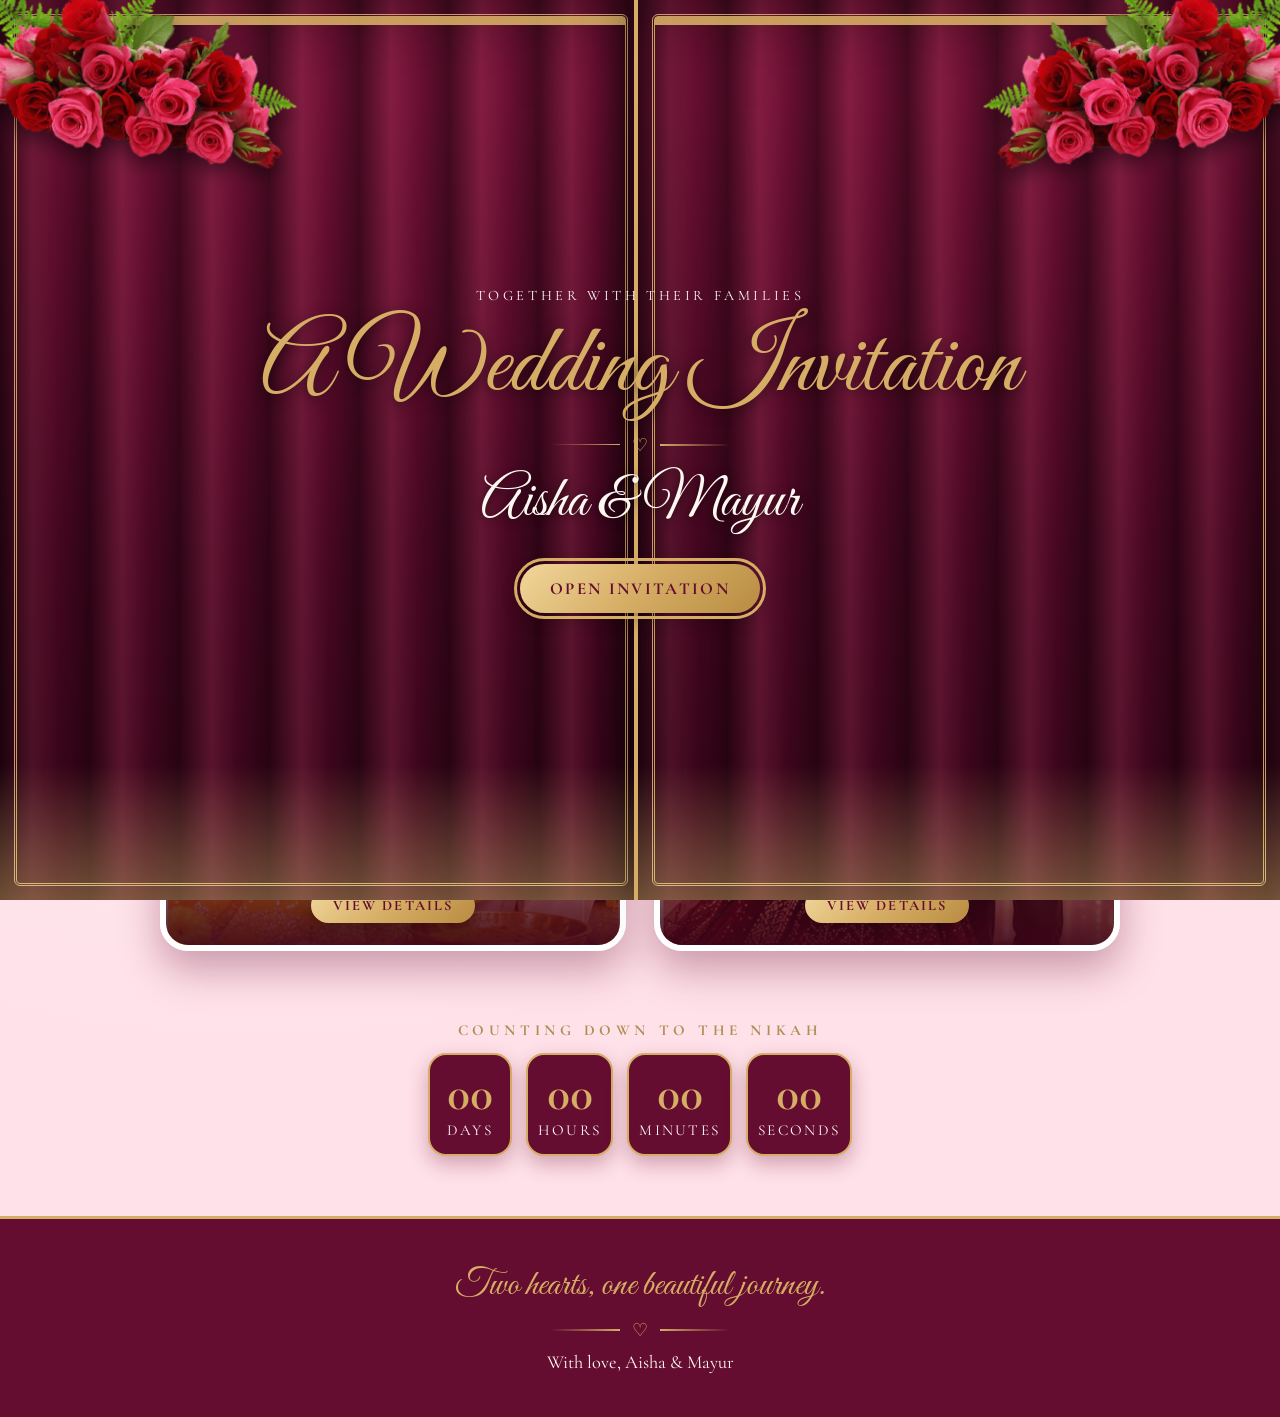
==== commit ed8f4672: "Update wedding website design and animations" ====
--- a/index.html
+++ b/index.html
@@ -1,41 +1,26 @@
 <!doctype html>
-<html lang="en"><head>
-<meta charset="utf-8"><meta name="viewport" content="width=device-width,initial-scale=1">
-<meta name="theme-color" content="#19231b"><title>Aisha & Mayur | Wedding Invitation</title>
+<html lang="en"><head><meta charset="utf-8"><meta name="viewport" content="width=device-width,initial-scale=1">
+<meta name="theme-color" content="#650D30"><title>Wedding Invitation | Aisha &amp; Mayur</title>
 <link rel="preconnect" href="https://fonts.googleapis.com"><link rel="preconnect" href="https://fonts.gstatic.com" crossorigin>
-<link href="https://fonts.googleapis.com/css2?family=Amiri:wght@400;700&family=Cormorant+Garamond:wght@400;500;600;700&family=DM+Sans:wght@400;500;600;700&display=swap" rel="stylesheet">
+<link href="https://fonts.googleapis.com/css2?family=Great+Vibes&family=Cormorant+Garamond:wght@400;500;600;700&family=Playfair+Display:wght@400;600&display=swap" rel="stylesheet">
 <link rel="stylesheet" href="css/style.css"></head>
-<body data-page="home">
-<div class="curtain-intro" id="curtain-intro" aria-label="Open the wedding invitation">
-  <div class="curtain-panel curtain-left" aria-hidden="true"></div>
-  <div class="curtain-panel curtain-right" aria-hidden="true"></div>
-  <div class="petal-layer" aria-hidden="true"></div>
-  <div class="curtain-floral floral-top" aria-hidden="true">❀</div>
-  <div class="curtain-floral floral-bottom" aria-hidden="true">✿</div>
-  <div class="curtain-content">
-    <span class="curtain-emblem">۞</span>
-    <p class="curtain-overline">YOU ARE CORDIALLY INVITED</p>
-    <h2>Aisha <i>&</i> Mayur</h2>
-    <p class="curtain-subtitle">A celebration of love, faith & forever</p>
-    <button class="curtain-open" id="curtain-open" type="button">Open the invitation <span>↗</span></button>
-    <small>21 — 22 NOVEMBER 2026</small>
-  </div>
-</div>
-
-<header class="header"><a class="brand" href="index.html"><b>A<span>&</span>M</b>Aisha <i>&</i> Mayur</a><button class="nav-toggle" aria-label="Toggle menu">☰</button><nav><a class="active" href="index.html">Welcome</a><a href="#celebration">Celebrations</a><a href="#story">Our Story</a><a href="#rsvp">RSVP</a></nav><a class="top-cta" href="#celebration">The Invitation ↗</a></header>
-<main>
-<section class="hero"><div class="pattern"></div><div class="hero-copy reveal">
-<p class="eyebrow">A celebration of love & togetherness</p><p class="arabic" lang="ar" dir="rtl">بِسْمِ اللَّهِ الرَّحْمَٰنِ الرَّحِيمِ</p><p class="kicker">Together with our families</p>
-<h1>Aisha <em>&</em><br>Mayur</h1><p class="intro">Two hearts, one beautiful journey.<br>We joyfully invite you to celebrate our wedding.</p>
-<p class="date-line">21 — 22 November 2026</p><a class="button" href="#celebration">Explore the invitation <span>↓</span></a></div>
-<div class="hero-art reveal delay"><div class="arch"><img src="assets/images/couple-3d.jpg" alt="Aisha and Mayur wedding couple illustration"></div><p class="art-caption">A new chapter begins</p></div><div class="scroll-cue">SCROLL TO DISCOVER ↓</div></section>
-<section class="verse reveal"><div class="ornament">✧</div><p class="verse-arabic" lang="ar" dir="rtl">وَمِنْ آيَاتِهِ أَنْ خَلَقَ لَكُم مِّنْ أَنفُسِكُمْ أَزْوَاجًا لِّتَسْكُنُوا إِلَيْهَا</p><p class="translation">“And among His signs is that He created for you spouses from among yourselves<br> so that you may find tranquillity in them.”</p><small>QUR’AN · SURAH AR-RUM 30:21 (EXCERPT)</small><div class="ornament">✧</div></section>
-<section class="count-section reveal"><p class="eyebrow">The day is getting closer</p><h2>Counting down to <em>forever</em></h2><p class="muted">Every moment brings us closer to celebrating with you.</p><div class="countdown" id="countdown" data-date="2026-11-22T11:00:00+05:30"><div><b data-days>00</b><small>DAYS</small></div><i>:</i><div><b data-hours>00</b><small>HOURS</small></div><i>:</i><div><b data-minutes>00</b><small>MINUTES</small></div><i>:</i><div><b data-seconds>00</b><small>SECONDS</small></div></div></section>
-<section class="celebrations section-pad" id="celebration"><div class="section-title reveal"><p class="eyebrow">Save the dates</p><h2>Our wedding <em>celebrations</em></h2><p class="muted">Two special gatherings, one unforgettable beginning.</p></div><div class="event-grid">
-<article class="event-card reveal"><a class="event-photo" href="haldi.html"><img src="assets/images/newhaldi.png" alt="Haldi celebration"><span>01</span></a><div class="event-copy"><small>A LITTLE SUNSHINE</small><h3>Haldi Ceremony</h3><p class="event-meta">21 November 2026 · 7:00 PM onwards</p><p>An evening of laughter, blessings and golden memories as we begin the festivities.</p><a class="text-link" href="haldi.html">Discover the event →</a></div></article>
-<article class="event-card reveal delay"><a class="event-photo" href="wedding.html"><img src="assets/images/newnikah.png" alt="Nikah celebration"><span>02</span></a><div class="event-copy"><small>THE BEAUTIFUL BEGINNING</small><h3>Nikah Ceremony</h3><p class="event-meta">22 November 2026 · 11:00 AM onwards</p><p>Join us as we make a promise for a lifetime, surrounded by the people we love.</p><a class="text-link" href="wedding.html">Discover the event →</a></div></article></div></section>
-<section class="story section-pad" id="story"><div class="story-copy reveal"><p class="eyebrow">A note from the couple</p><h2>One journey.<br><em>Two souls.</em></h2><p>With the blessings of our families and the grace of the Almighty, we are beginning a beautiful new chapter. Your presence and duas will make our celebration even more meaningful.</p><strong>Aisha <i>&</i> Mayur</strong></div><div class="story-photo reveal delay"><img src="assets/images/couple-3d.jpg" alt="Aisha and Mayur"></div><span class="story-mark">۞</span></section>
-<section class="rsvp-wrap section-pad" id="rsvp"><div class="rsvp reveal"><span>✧</span><p class="eyebrow">Your presence is our present</p><h2>Will you join <em>us?</em></h2><p>We would be delighted to celebrate this special day with you. Please let us know if you can make it.</p><a class="button" data-rsvp href="#" target="_blank" rel="noopener">Confirm on WhatsApp ↗</a><small>With love and duas, Aisha & Mayur</small></div></section>
-</main><footer><a href="index.html">Aisha <i>&</i> Mayur</a><p>Made with love · 21—22 November 2026</p><a href="#">Back to top ↑</a></footer>
-<button class="music" type="button" aria-label="Play wedding music" aria-pressed="false"><b>♫</b><span>Play music</span></button><audio id="wedding-music" src="assets/music/wedding-song.mp3" loop preload="none"></audio>
-<script src="js/data.js"></script><script src="js/script.js"></script></body></html>+<body class="home locked">
+<div class="curtain-stage" id="curtain" role="dialog" aria-modal="true" aria-label="Wedding invitation entrance">
+<div class="curtain left"></div><div class="curtain right"></div>
+<img class="c-rose cl" src="assets/flowers/rose-corner.png" alt=""><img class="c-rose cr" src="assets/flowers/rose-corner.png" alt="">
+<div class="c-center"><p class="c-small">Together with their families</p><h1 class="script c-title">A Wedding Invitation</h1><div class="gold-line"><i></i>♡<i></i></div><p class="c-names script">Aisha &amp; Mayur</p>
+<button class="gold-button" id="openInvitation">OPEN INVITATION</button></div></div>
+<header class="site-header"><a class="brand" href="index.html"><span aria-hidden="true">♡</span> Aisha &amp; Mayur</a>
+<button class="menu-toggle" id="menuToggle" aria-label="Open menu" aria-expanded="false" aria-controls="navLinks">☰</button>
+<nav class="nav-links" id="navLinks" aria-label="Main"><a href="index.html" aria-current="page">Home</a><a href="story.html">Our Story</a><a href="haldi.html">Haldi</a><a href="wedding.html">Wedding</a><a href="location.html">Location</a><a href="rsvp.html">RSVP</a></nav>
+<button class="music-button" id="musicButton" aria-pressed="false">♫ <span>Play Music</span></button></header>
+<div class="flower-decor" aria-hidden="true"><img class="corner-rose rose-a" src="assets/flowers/rose-corner.png" alt=""><img class="corner-rose rose-b" src="assets/flowers/rose-corner.png" alt=""><div class="petal-field" id="petalField"></div></div>
+<main id="main"><section class="hero"><p class="eyebrow">SAVE THE DATES</p><h1 class="script page-title">Wedding Celebrations</h1>
+<div class="cards">
+<a class="event-card" href="haldi.html"><img src="assets/images/newhaldi.png" alt="Haldi Ceremony illustration of the couple"><div class="card-info"><h2>Haldi Ceremony</h2><p>21 November 2026</p><span class="gold-button small">View Details</span></div></a>
+<a class="event-card" href="wedding.html"><img src="assets/images/newnikah.png" alt="Nikah and Wedding illustration of the couple"><div class="card-info"><h2>Nikah &amp; Wedding</h2><p>22 November 2026</p><span class="gold-button small">View Details</span></div></a></div></section>
+<section class="band"><p class="eyebrow">COUNTING DOWN TO THE NIKAH</p><div class="countdown" data-target="2026-11-22T11:00:00+05:30" role="timer" aria-label="Countdown to the wedding"><div><b data-u="days">00</b><span>Days</span></div><div><b data-u="hours">00</b><span>Hours</span></div><div><b data-u="minutes">00</b><span>Minutes</span></div><div><b data-u="seconds">00</b><span>Seconds</span></div></div></section></main>
+<footer class="site-footer"><p class="script">Two hearts, one beautiful journey.</p><span class="gold-line"><i></i>♡<i></i></span><p>With love, Aisha &amp; Mayur</p></footer>
+<audio id="weddingAudio" loop preload="none"><source src="assets/music/wedding-song.mp3" type="audio/mpeg"></audio>
+<script src="js/script.js"></script><script src="js/countdown.js"></script><script src="js/flowers.js"></script>
+</body></html>
--- a/css/style.css
+++ b/css/style.css
@@ -1,110 +1,69 @@
-@import url('https://fonts.googleapis.com/css2?family=Amiri:wght@400;700&family=Cormorant+Garamond:wght@400;500;600;700&family=DM+Sans:wght@400;500;600;700&display=swap');
-:root{--green:#1d2a20;--deep:#141d16;--gold:#c6a66a;--pale:#ead9ad;--ivory:#f7f3e9;--paper:#fffdf7;--muted:#77796f;--line:rgba(164,135,82,.28);--serif:'Cormorant Garamond',Georgia,serif;--sans:'DM Sans',Arial,sans-serif;--arabic:'Amiri',serif}
-*{box-sizing:border-box}html{scroll-behavior:smooth}body{margin:0;background:var(--ivory);color:var(--green);font-family:var(--sans);-webkit-font-smoothing:antialiased}a{color:inherit;text-decoration:none}img{display:block;max-width:100%}::selection{background:var(--pale);color:var(--deep)}
-
-.header{height:86px;position:absolute;z-index:20;top:0;left:0;width:100%;display:flex;align-items:center;justify-content:space-between;padding:0 6%;border-bottom:1px solid #ffffff20;color:var(--paper)}.brand{display:flex;align-items:center;gap:12px;font:21px var(--serif);letter-spacing:.04em}.brand b{width:42px;height:42px;display:grid;place-items:center;border:1px solid var(--gold);border-radius:50%;font:18px var(--serif);letter-spacing:-2px;color:var(--pale)}.brand b span,.brand i,footer i{color:var(--gold);font-style:normal}.header nav{display:flex;gap:32px}.header nav a,.top-cta{font-size:9px;letter-spacing:.16em;text-transform:uppercase;color:#ffffffb8}.header nav a{position:relative}.header nav a:after{content:"";position:absolute;bottom:-9px;left:0;width:0;height:1px;background:var(--gold);transition:.3s}.header nav a:hover:after,.header nav a.active:after{width:100%}.header nav a:hover,.header nav a.active{color:var(--pale)}.top-cta{padding:12px 16px;border:1px solid #c6a66a88;color:var(--pale)}.nav-toggle{display:none}
-.hero,.event-hero{position:relative;isolation:isolate;overflow:hidden;background:radial-gradient(ellipse at 75% 45%,#68734b55,transparent 42%),linear-gradient(115deg,#172119,#273429 60%,#172019);color:var(--paper)}.hero{min-height:760px;height:100vh;max-height:950px;display:grid;grid-template-columns:1.05fr .95fr;align-items:center;padding:115px 10% 80px}.hero:before,.event-hero:before{content:"";position:absolute;inset:13px;border:1px solid #c6a66a55;pointer-events:none}.pattern{position:absolute;inset:0;z-index:-1;opacity:.12;background-image:url("data:image/svg+xml,%3Csvg width='100' height='100' viewBox='0 0 100 100' xmlns='http://www.w3.org/2000/svg'%3E%3Cg fill='none' stroke='%23d2b77e' stroke-width='.6'%3E%3Cpath d='M50 0L61 39 100 50 61 61 50 100 39 61 0 50 39 39Z'/%3E%3Ccircle cx='50' cy='50' r='20'/%3E%3Ccircle cx='50' cy='50' r='8'/%3E%3C/g%3E%3C/svg%3E");background-size:100px}.hero-copy{position:relative;z-index:2;max-width:560px}.eyebrow{margin:0 0 17px;color:var(--gold);font-size:9px;font-weight:700;letter-spacing:.22em;text-transform:uppercase}.arabic{margin:0 0 16px;color:var(--pale);font:29px var(--arabic)}.kicker{margin:0;color:#ffffff91;font-size:10px;letter-spacing:.18em;text-transform:uppercase}.hero h1{margin:15px 0;color:var(--paper);font:500 clamp(78px,9vw,130px)/.78 var(--serif);letter-spacing:-.055em}.hero h1 em,.event-hero h1 em,h2 em{color:var(--gold);font-weight:400}.intro{color:#ffffffb5;font:18px/1.65 var(--serif)}.date-line{margin:25px 0;color:var(--pale);font-size:9px;letter-spacing:.19em;text-transform:uppercase}.button{display:inline-flex;align-items:center;gap:24px;padding:16px 22px;background:linear-gradient(110deg,#e0cc9e,#b89559);color:#20291f;font-size:9px;font-weight:700;letter-spacing:.14em;text-transform:uppercase;transition:transform .3s,box-shadow .3s}.button:hover{transform:translateY(-3px);box-shadow:0 12px 28px #0004}.hero-art{width:min(390px,100%);justify-self:center;margin-left:5%;position:relative}.arch{padding:12px;border:1px solid #c6a66acc;border-radius:190px 190px 0 0;box-shadow:0 25px 65px #0004}.arch:before{content:"";position:absolute;inset:6px;border:1px solid #c6a66a55;border-radius:180px 180px 0 0;pointer-events:none}.arch img{width:100%;height:470px;object-fit:cover;border-radius:180px 180px 0 0;background:#c9b995}.art-caption{text-align:center;color:var(--pale);font:italic 18px var(--serif)}.scroll-cue{position:absolute;bottom:22px;left:50%;color:#ffffff7d;font-size:8px;letter-spacing:.2em;transform:translateX(-50%)}
-.verse{text-align:center;padding:78px 8%;background:var(--paper)}.ornament{color:var(--gold);font-size:22px;margin:10px}.verse-arabic{font:30px/1.8 var(--arabic);color:var(--green)}.translation{font:italic 20px/1.6 var(--serif);color:#6c6d64}.verse small{color:#947846;font-size:9px;letter-spacing:.16em}.count-section{text-align:center;padding:85px 6%;background:#efe9db}.count-section h2,.section-title h2,.story h2,.rsvp h2,.event-note h2{margin:0 0 12px;font:500 clamp(44px,5vw,66px)/1 var(--serif);letter-spacing:-.03em}.muted{color:var(--muted);font:17px var(--serif)}.countdown{display:flex;justify-content:center;align-items:center;gap:clamp(18px,5vw,65px);margin-top:35px}.countdown div{display:flex;flex-direction:column;gap:5px;min-width:65px}.countdown b{font:500 clamp(43px,6vw,68px) var(--serif);font-variant-numeric:tabular-nums}.countdown small{color:#967b4c;font-size:8px;letter-spacing:.16em}.countdown i{font:30px var(--serif);color:var(--gold)}
-.section-pad{padding:100px 9%}.section-title{text-align:center;margin:0 auto 45px}.event-grid{max-width:1060px;margin:auto;display:grid;grid-template-columns:1fr 1fr;gap:30px}.event-card{background:var(--paper);box-shadow:0 12px 40px #252d210c;transition:transform .35s,box-shadow .35s}.event-card:hover{transform:translateY(-7px);box-shadow:0 22px 55px #252d211a}.event-photo{height:300px;position:relative;display:block;overflow:hidden;background:#e5dac2}.event-photo img{width:100%;height:100%;object-fit:cover;transition:transform .8s}.event-card:hover img{transform:scale(1.05)}.event-photo span{position:absolute;top:17px;left:17px;width:38px;height:38px;display:grid;place-items:center;border:1px solid white;border-radius:50%;background:#1c2a2090;color:white;font:17px var(--serif)}.event-copy{padding:26px 30px 32px}.event-copy small,.detail small{color:#997d4b;font-size:9px;letter-spacing:.17em}.event-copy h3{margin:7px 0;font:500 38px var(--serif)}.event-meta{color:#8b806c;font-size:9px;letter-spacing:.08em;text-transform:uppercase}.event-copy>p:not(.event-meta){color:var(--muted);font:17px/1.55 var(--serif)}.text-link{display:inline-block;margin-top:10px;padding-bottom:6px;border-bottom:1px solid var(--gold);font-size:9px;font-weight:700;letter-spacing:.14em;text-transform:uppercase}
-.story{position:relative;display:grid;grid-template-columns:1fr .8fr;align-items:center;gap:9%;background:var(--green);color:var(--paper);overflow:hidden}.story-copy{position:relative;z-index:2}.story h2{font-size:clamp(58px,6vw,82px)}.story-copy>p:not(.eyebrow){max-width:470px;color:#ffffffb2;font:19px/1.7 var(--serif)}.story-copy strong{display:block;margin-top:25px;color:var(--pale);font:italic 34px var(--serif)}.story-copy strong i{color:var(--gold);font-style:normal}.story-photo{padding:11px;border:1px solid #c6a66a99}.story-photo img{height:400px;width:100%;object-fit:cover}.story-mark{position:absolute;right:35%;top:5%;color:#ffffff0d;font-size:250px}
-.rsvp-wrap{background:#efe9db}.rsvp{max-width:820px;margin:auto;padding:60px 28px;border:1px solid var(--line);outline:1px solid #a4874e20;outline-offset:8px;background:var(--paper);text-align:center}.rsvp>span{color:var(--gold);font-size:26px}.rsvp>p:not(.eyebrow){max-width:500px;margin:0 auto 25px;color:var(--muted);font:18px/1.6 var(--serif)}.rsvp small{display:block;margin-top:23px;color:#947846;font:italic 16px var(--serif)}
-footer{display:flex;align-items:center;justify-content:space-between;gap:15px;padding:28px 7%;background:var(--deep);color:#ffffff9c}footer>a:first-child{color:white;font:25px var(--serif)}footer p,footer>a:last-child{font-size:9px;letter-spacing:.12em;text-transform:uppercase}footer>a:last-child{color:var(--pale)}
-.music{position:fixed;z-index:50;right:22px;bottom:22px;display:flex;align-items:center;gap:9px;padding:9px 15px 9px 9px;border:1px solid #c6a66ab3;border-radius:40px;background:#1b2a20f5;color:var(--pale);box-shadow:0 8px 24px #0003;cursor:pointer}.music b{width:26px;height:26px;display:grid;place-items:center;border-radius:50%;background:var(--gold);color:var(--deep);font-size:17px}.music span{font-size:9px;letter-spacing:.12em;text-transform:uppercase}.music.playing b{animation:pulse 1.3s infinite}@keyframes pulse{50%{box-shadow:0 0 0 7px #c6a66a2c}}
-/* Inner event pages */.event-hero{min-height:680px;display:grid;grid-template-columns:1.1fr .9fr;align-items:center;gap:4%;padding:125px 11% 70px}.event-copy-hero{position:relative;z-index:2}.back{display:block;margin-bottom:32px;color:#ffffff9c;font-size:9px;letter-spacing:.13em;text-transform:uppercase}.script{margin:8px 0 0;color:var(--pale);font:italic 25px var(--serif)}.event-hero h1{margin:8px 0 14px;font:500 clamp(65px,7vw,95px)/.83 var(--serif)}.event-hero .arch{width:min(350px,100%);margin:auto}.event-hero .arch img{height:420px}.event-details{background:var(--ivory)}.detail-grid{max-width:1080px;margin:auto;display:grid;grid-template-columns:repeat(3,1fr);gap:18px}.detail{padding:32px 22px;border:1px solid var(--line);background:#fffdf7b8;text-align:center;transition:.3s}.detail:hover{transform:translateY(-5px);box-shadow:0 15px 35px #0001}.detail>b{width:42px;height:42px;display:grid;place-items:center;margin:0 auto 15px;border:1px solid var(--line);border-radius:50%;color:#997d4b;font:22px var(--serif)}.detail small{display:block}.detail h3{font:500 26px var(--serif);margin:9px 0}.detail p{color:var(--muted);font:16px/1.55 var(--serif)}.event-note{padding:65px 8%;background:#efe9db;text-align:center}.event-note>p:not(.eyebrow){max-width:530px;margin:15px auto 25px;color:var(--muted);font:18px/1.6 var(--serif)}.page-switch{display:flex;justify-content:space-between;padding:25px 9%;background:var(--paper);border-top:1px solid var(--line);font:20px var(--serif)}.page-switch a:hover{color:#987a46}
-.reveal{opacity:0;transform:translateY(24px);transition:opacity .8s ease,transform .8s cubic-bezier(.2,.7,.2,1)}.reveal.visible{opacity:1;transform:translateY(0)}.delay{transition-delay:.15s}
-@media(prefers-reduced-motion:reduce){*,*:before,*:after{animation-duration:.01ms!important;transition-duration:.01ms!important;scroll-behavior:auto!important}.reveal{opacity:1;transform:none}}
-@media(max-width:850px){.header{padding:0 4%}.header nav{gap:17px}.hero{padding-left:7%;padding-right:7%}.section-pad{padding-left:7%;padding-right:7%}.event-hero{padding-left:8%;padding-right:8%}}
-@media(max-width:650px){.header{height:70px;padding:0 20px}.brand{font-size:18px}.brand b{width:36px;height:36px}.top-cta{display:none}.nav-toggle{display:block;border:1px solid #c6a66a88;background:none;color:var(--pale);padding:8px 12px}.header nav{display:none;position:absolute;top:69px;left:0;right:0;flex-direction:column;gap:0;padding:8px 22px 18px;background:#19231b;border-bottom:1px solid #c6a66a55}.header nav.open{display:flex}.header nav a{padding:13px 0}.hero{height:auto;min-height:0;grid-template-columns:1fr;gap:35px;padding:110px 8% 75px;text-align:center}.hero h1{font-size:clamp(76px,18vw,105px)}.arabic{font-size:25px}.hero-art{width:min(300px,85%);margin:auto}.arch img{height:370px}.hero .date-line{margin:22px 0}.section-pad{padding:70px 7%}.verse{padding:60px 7%}.verse-arabic{font-size:24px}.translation{font-size:17px}.translation br{display:none}.countdown{gap:10px}.countdown div{min-width:48px}.countdown b{font-size:39px}.countdown i{font-size:22px}.countdown small{font-size:7px}.section-title h2,.count-section h2,.rsvp h2,.event-note h2{font-size:47px}.event-grid{grid-template-columns:1fr;gap:22px}.event-photo{height:250px}.event-copy{padding:22px}.story{grid-template-columns:1fr;gap:30px;text-align:center}.story-copy>p:not(.eyebrow){margin-left:auto;margin-right:auto}.story-photo{width:min(330px,100%);margin:auto}.story-photo img{height:330px}.story-mark{right:4%;font-size:150px}.rsvp{padding:45px 18px}footer{flex-direction:column;text-align:center;padding:27px 15px 80px;gap:8px}footer p{margin:0}.music{right:12px;bottom:12px}.event-hero{grid-template-columns:1fr;gap:30px;padding:100px 8% 65px;text-align:center}.event-copy-hero .back{text-align:left}.event-hero h1{font-size:clamp(64px,16vw,85px)}.event-hero .arch{width:min(285px,85%)}.event-hero .arch img{height:340px}.detail-grid{grid-template-columns:1fr}.detail{padding:26px 18px}.event-note{padding:55px 8%}.page-switch{padding:22px 7%;font-size:17px}}
-
-
-
-/* Refined royal opening curtain + falling flower petals */
-body.curtain-locked{overflow:hidden;height:100vh}
-.curtain-intro{
-  position:fixed;inset:0;z-index:1000;display:grid;place-items:center;
-  overflow:hidden;background:#172119;color:#f7f3e9;isolation:isolate;
-}
-.curtain-intro:before{
-  content:"";position:absolute;inset:14px;z-index:5;pointer-events:none;
-  border:1px solid #d2b77d88;
-}
-.curtain-panel{
-  position:absolute;top:0;bottom:0;width:50.5%;z-index:2;
-  background:
-    radial-gradient(ellipse at 50% 42%,#526346 0%,#30432f 44%,#17251b 100%),
-    repeating-linear-gradient(90deg,transparent 0 15px,#d6c18a35 17px,#101a1399 20px,transparent 25px);
-  box-shadow:inset 0 0 70px #071008b8;
-  will-change:transform;
-  transition:transform 1.75s cubic-bezier(.76,0,.18,1);
-}
-.curtain-panel:before,.curtain-panel:after{
-  content:"";position:absolute;top:0;bottom:0;width:13px;
-  background:linear-gradient(90deg,#8c6b3b,#ead8a8,#9a7948);
-  opacity:.9;
-}
-.curtain-left{left:0;border-right:2px solid #d6bd82}
-.curtain-right{right:0;border-left:2px solid #d6bd82}
-.curtain-left:before{right:17px}.curtain-left:after{right:40px;opacity:.27}
-.curtain-right:before{left:17px}.curtain-right:after{left:40px;opacity:.27}
-.curtain-content{
-  position:relative;z-index:4;width:min(90%,520px);padding:43px 25px;
-  text-align:center;border:1px solid #c6a66a99;background:#172119eF;
-  box-shadow:0 20px 70px #0007;opacity:1;transform:translateY(0) scale(1);
-  transition:opacity .55s ease,transform .7s ease;
-}
-.curtain-emblem{display:block;color:#e1ca96;font-size:39px;margin-bottom:10px;animation:emblem-glow 3s ease-in-out infinite}
-.curtain-overline{color:#d9c18d;font-size:9px;letter-spacing:.24em}
-.curtain-content h2{margin:8px 0;color:#fffdf7;font:500 clamp(48px,8vw,76px)/1 var(--serif);letter-spacing:-.04em}
-.curtain-content h2 i{color:#c6a66a;font-weight:400}
-.curtain-subtitle{margin:0 0 25px;color:#e6dcc5;font:italic 20px var(--serif)}
-.curtain-open{
-  display:inline-flex;align-items:center;gap:22px;padding:15px 22px;
-  border:1px solid #c6a66a;background:linear-gradient(110deg,#e0cc9e,#b89559);
-  color:#1b261d;font:700 9px var(--sans);letter-spacing:.14em;text-transform:uppercase;
-  cursor:pointer;transition:transform .25s,box-shadow .25s,opacity .25s;
-}
-.curtain-open:hover{transform:translateY(-3px);box-shadow:0 10px 25px #0005}
-.curtain-open:disabled{opacity:.65;cursor:wait}
-.curtain-content>small{display:block;margin-top:20px;color:#d9c18d;font-size:8px;letter-spacing:.2em}
-.curtain-floral{
-  position:absolute;z-index:4;color:#d9c18d;pointer-events:none;
-  text-shadow:0 4px 20px #0008;animation:flower-sway 5s ease-in-out infinite;
-}
-.floral-top{top:8%;left:8%;font-size:clamp(38px,6vw,68px)}
-.floral-bottom{right:8%;bottom:8%;font-size:clamp(32px,5vw,58px);animation-delay:-2s}
-.petal-layer{position:absolute;inset:0;z-index:6;overflow:hidden;pointer-events:none}
-.falling-petal{
-  position:absolute;top:-12vh;left:var(--left);font-size:var(--size);
-  color:var(--petal-color);opacity:0;filter:drop-shadow(0 2px 3px #0004);
-  transform:translate3d(0,-10vh,0) rotate(0deg);
-}
-.curtain-intro.open .falling-petal{
-  animation:petal-fall var(--duration) cubic-bezier(.25,.55,.45,1) var(--delay) forwards;
-}
-.curtain-intro.open .curtain-left{transform:translate3d(-105%,0,0)}
-.curtain-intro.open .curtain-right{transform:translate3d(105%,0,0)}
-.curtain-intro.open .curtain-content{opacity:0;transform:translateY(-12px) scale(.96);pointer-events:none}
-.curtain-intro.dismissed{visibility:hidden;opacity:0;pointer-events:none;transition:opacity .5s ease,visibility 0s linear .5s}
-@keyframes petal-fall{
-  0%{opacity:0;transform:translate3d(0,-8vh,0) rotate(0deg)}
-  10%{opacity:.95}
-  75%{opacity:.85}
-  100%{opacity:0;transform:translate3d(var(--drift),115vh,0) rotate(var(--spin))}
-}
-@keyframes flower-sway{0%,100%{transform:rotate(-8deg) translateY(0)}50%{transform:rotate(9deg) translateY(-8px)}}
-@keyframes emblem-glow{0%,100%{text-shadow:0 0 0 #d9c18d00}50%{text-shadow:0 0 20px #d9c18d88}}
-/* Gentle stagger for content after the invitation opens */
-.reveal.visible{animation:soft-rise .75s both}
-.reveal.visible.delay{animation-delay:.12s}
-@keyframes soft-rise{from{opacity:0;transform:translateY(22px)}to{opacity:1;transform:translateY(0)}}
-@media(prefers-reduced-motion:reduce){
-  .curtain-panel,.curtain-content,.falling-petal,.curtain-floral,.curtain-emblem,.reveal.visible{animation:none!important;transition:none!important}
-  .curtain-intro.open .curtain-left{transform:translateX(-105%)}
-  .curtain-intro.open .curtain-right{transform:translateX(105%)}
-}
-@media(max-width:600px){
-  .curtain-content{padding:35px 18px}
-  .curtain-panel{width:51%}
-  .curtain-open{padding:14px 16px}
-  .floral-top{top:5%;left:5%}.floral-bottom{right:5%;bottom:5%}
-}
+:root{--blush:#FFE1E9;--bur:#650D30;--mar:#8B1743;--rose:#E88BA7;--gold:#D6AD65;--cream:#FFF8F2}
+*{box-sizing:border-box;margin:0}html{scroll-behavior:smooth}
+body{font-family:'Cormorant Garamond',Georgia,serif;font-size:1.15rem;color:var(--bur);background:radial-gradient(circle at 20% 0,#fff2f6,var(--blush) 60%);min-height:100vh;overflow-x:hidden;display:flex;flex-direction:column}
+body.locked{overflow:hidden}main{flex:1;position:relative;z-index:2;padding-top:110px}
+.script{font-family:'Great Vibes',cursive;font-weight:400}
+.eyebrow{color:var(--gold);letter-spacing:.3em;font-size:.95rem;font-weight:700;text-align:center;filter:brightness(.82)}
+.page-title{font-size:clamp(3rem,9vw,5.5rem);color:var(--mar);text-align:center;line-height:1.15;margin-bottom:1.5rem}
+a{color:inherit}a:focus-visible,button:focus-visible,input:focus-visible,textarea:focus-visible{outline:3px solid var(--gold);outline-offset:3px}
+/* header */
+.site-header{position:fixed;z-index:60;top:14px;left:50%;transform:translateX(-50%);width:min(1120px,calc(100% - 24px));display:flex;align-items:center;gap:14px;padding:10px 20px;background:var(--bur);border:2px solid var(--gold);border-radius:999px;box-shadow:0 10px 30px rgba(101,13,48,.35);color:var(--cream)}
+.brand{font-family:'Great Vibes',cursive;font-size:1.7rem;text-decoration:none;color:var(--gold);white-space:nowrap}
+.nav-links{display:flex;gap:4px;margin-left:auto}.nav-links a{text-decoration:none;padding:7px 13px;border-radius:999px;font-weight:600;font-size:1.05rem;transition:.25s}
+.nav-links a:hover,.nav-links a[aria-current]{background:var(--gold);color:var(--bur)}
+.music-button{font:600 1rem 'Cormorant Garamond',serif;background:transparent;color:var(--gold);border:1.5px solid var(--gold);border-radius:999px;padding:7px 14px;cursor:pointer;white-space:nowrap}
+.music-button.on{background:var(--gold);color:var(--bur)}.menu-toggle{display:none;margin-left:auto;background:none;border:0;color:var(--gold);font-size:1.7rem;cursor:pointer}
+@media(max-width:900px){.menu-toggle{display:block}.nav-links{display:none;position:absolute;top:calc(100% + 8px);left:0;right:0;flex-direction:column;background:var(--bur);border:2px solid var(--gold);border-radius:24px;padding:10px;margin:0}.nav-links.open{display:flex}.nav-links a{text-align:center}.music-button span{display:none}.music-button{padding:7px 11px}}
+/* buttons */
+.gold-button{display:inline-block;cursor:pointer;border:0;text-decoration:none;font:700 1.05rem 'Cormorant Garamond',serif;letter-spacing:.14em;text-transform:uppercase;color:var(--bur);padding:14px 30px;border-radius:999px;background:linear-gradient(135deg,#f1d79b,var(--gold) 50%,#b88c42);box-shadow:0 6px 18px rgba(0,0,0,.25);transition:transform .2s}
+.gold-button:hover{transform:translateY(-2px)}.gold-button.small{padding:9px 22px;font-size:.9rem}
+.gold-line{display:flex;align-items:center;justify-content:center;gap:12px;color:var(--gold)}.gold-line i{width:70px;height:1.5px;background:linear-gradient(90deg,transparent,var(--gold))}.gold-line i:last-child{transform:scaleX(-1)}
+/* flowers */
+.flower-decor{position:fixed;inset:0;z-index:1;pointer-events:none;overflow:hidden}
+.corner-rose{position:absolute;width:clamp(150px,27vw,380px);height:auto;filter:drop-shadow(0 8px 10px rgba(80,0,30,.25))}
+.rose-a{top:60px;left:-40px;transform-origin:0 0;transform:rotate(18deg);animation:sway 7s ease-in-out infinite}
+.rose-b{bottom:-30px;right:-40px;transform-origin:100% 100%;transform:scaleX(-1) rotate(18deg);animation:sway2 8s ease-in-out infinite}
+@keyframes sway{50%{transform:rotate(14deg) translateY(6px)}}@keyframes sway2{50%{transform:scaleX(-1) rotate(14deg) translateY(-6px)}}
+.petal-field{position:absolute;inset:0}.petal{position:absolute;top:-60px;opacity:0;will-change:transform;animation:fall linear infinite}
+@keyframes fall{0%{transform:translate3d(0,-60px,0) rotate(0);opacity:0}10%{opacity:.85}90%{opacity:.85}100%{transform:translate3d(var(--dx),110vh,0) rotate(var(--rot));opacity:0}}
+/* home */
+.hero{text-align:center;padding:30px 16px 20px}.cards{display:grid;grid-template-columns:1fr 1fr;gap:28px;max-width:960px;margin:20px auto}
+.event-card{position:relative;display:block;aspect-ratio:3/4.3;overflow:hidden;border-radius:28px;border:6px solid #fff;box-shadow:0 18px 40px rgba(101,13,48,.35);text-decoration:none;color:#fff}
+.event-card img{width:100%;height:100%;object-fit:cover;transition:transform .7s}.event-card:hover img,.event-card:focus-visible img{transform:scale(1.08)}
+.card-info{position:absolute;inset:auto 0 0;padding:70px 18px 22px;background:linear-gradient(transparent,rgba(60,5,25,.92))}.card-info h2{font:600 1.9rem 'Playfair Display',serif}.card-info p{margin:4px 0 12px;font-size:1.2rem;color:#f1d79b}
+.band,.band-inner{text-align:center;padding:30px 16px 60px}.band-inner{padding:20px 16px}.band-inner h2{font-size:2.6rem;color:var(--mar)}
+.countdown{display:flex;justify-content:center;gap:14px;flex-wrap:wrap;margin-top:14px}.countdown div{min-width:84px;padding:14px 10px;background:var(--bur);border:2px solid var(--gold);border-radius:18px;color:var(--cream);box-shadow:0 8px 20px rgba(101,13,48,.3)}
+.countdown b{display:block;font:600 2.3rem 'Playfair Display',serif;color:var(--gold)}.countdown span{font-size:.95rem;letter-spacing:.15em;text-transform:uppercase}
+.site-footer{position:relative;z-index:2;background:var(--bur);color:var(--cream);text-align:center;padding:44px 16px;border-top:3px solid var(--gold)}.site-footer .script{font-size:2.3rem;color:var(--gold)}.site-footer .gold-line{margin:10px 0}
+/* inner */
+.inner-page{max-width:980px;margin:0 auto;padding:30px 18px 70px}.narrow{max-width:640px}
+.detail-panel{display:grid;grid-template-columns:minmax(0,.8fr) minmax(0,1.2fr);gap:0;background:var(--cream);border:2px solid var(--gold);border-radius:28px;overflow:hidden;box-shadow:0 18px 40px rgba(101,13,48,.25);margin:20px 0}
+.detail-panel>img{width:100%;height:100%;object-fit:cover;max-height:520px}.details{padding:34px;display:flex;flex-direction:column;gap:12px;justify-content:center;align-items:flex-start}.details h2{font:600 2rem 'Playfair Display',serif;color:var(--mar)}
+.story-img{display:block;max-width:640px;margin:30px auto}.story-img img{max-height:none}.couple-strip{grid-template-columns:1fr 1fr}
+.schedule{max-width:620px;margin:30px auto;text-align:center}.schedule h2{font-size:2.6rem;color:var(--mar)}.schedule ul{list-style:none;padding:0}.schedule li{display:flex;gap:18px;padding:14px 8px;border-bottom:1px solid rgba(214,173,101,.7);text-align:left}.schedule b{min-width:90px;color:var(--mar)}
+.haldi-theme .page-title{color:#b86a00}.haldi-theme .detail-panel,.haldi-theme .countdown div{background-color:#fff6dc}.haldi-theme .countdown div{background:#8a4b00}
+.quote{max-width:640px;margin:26px auto;text-align:center;font-size:1.7rem;font-style:italic;color:var(--mar)}.quote cite{display:block;font-size:1rem;margin-top:8px;color:var(--bur)}
+.timeline{position:relative;max-width:700px;margin:30px auto;padding-left:34px;border-left:2px solid var(--gold)}.timeline article{position:relative;background:var(--cream);padding:20px 24px;border-radius:18px;margin-bottom:22px;box-shadow:0 8px 22px rgba(101,13,48,.15)}
+.timeline article::before{content:"♡";position:absolute;left:-52px;top:18px;width:34px;height:34px;border-radius:50%;background:var(--bur);color:var(--gold);display:grid;place-items:center;border:2px solid var(--gold)}.timeline h2{font:600 1.5rem 'Playfair Display',serif;color:var(--mar);margin-bottom:6px}
+.inner-page>.gold-button{display:table;margin:20px auto}
+.loc-grid{display:grid;grid-template-columns:1fr 1fr;gap:24px}.loc-card{background:var(--cream);border:2px solid var(--gold);border-radius:24px;padding:24px;display:flex;flex-direction:column;gap:12px;align-items:flex-start;box-shadow:0 14px 32px rgba(101,13,48,.2)}.loc-card h2{font:600 1.7rem 'Playfair Display',serif;color:var(--mar)}.loc-card iframe{width:100%;height:260px;border:0;border-radius:16px}
+.rsvp-form{display:flex;flex-direction:column;gap:18px;background:var(--cream);border:2px solid var(--gold);border-radius:28px;padding:30px;box-shadow:0 18px 40px rgba(101,13,48,.25)}
+.rsvp-form label,.rsvp-form legend{font-weight:700;display:flex;flex-direction:column;gap:6px}.rsvp-form fieldset{border:0;display:flex;flex-direction:column;gap:8px;padding:0}
+.rsvp-form input[type=text],.rsvp-form input[type=number],.rsvp-form textarea{font:1.1rem 'Cormorant Garamond',serif;padding:12px 14px;border:1.5px solid var(--rose);border-radius:12px;background:#fff;color:var(--bur)}
+.rsvp-form .radio{flex-direction:row;align-items:center;font-weight:500;gap:10px}.err{color:#b00020;font-weight:600;min-height:1em}.note{text-align:center;font-size:.95rem}.rsvp-form .gold-button{align-self:center}
+/* curtain */
+.curtain-stage{position:fixed;inset:0;z-index:200;display:grid;place-items:center;overflow:hidden;background:transparent}
+.curtain{position:absolute;top:0;bottom:0;width:50.5%;transition:transform 1.8s cubic-bezier(.77,0,.18,1);will-change:transform;
+background:repeating-linear-gradient(90deg,rgba(0,0,0,.38) 0,rgba(255,120,150,.12) 5%,rgba(0,0,0,.05) 9%,rgba(0,0,0,.4) 14%),linear-gradient(#7a1239,#4d0824 60%,#3a051a);box-shadow:inset 0 0 90px rgba(0,0,0,.6),0 0 40px rgba(0,0,0,.5)}
+.curtain::before{content:"";position:absolute;inset:14px;border:3px double var(--gold);border-radius:6px;opacity:.9;background:linear-gradient(var(--gold),var(--gold)) top/100% 8px no-repeat}
+.curtain::after{content:"";position:absolute;inset:0;background:linear-gradient(transparent 85%,rgba(214,173,101,.45));mix-blend-mode:screen}
+.curtain.left{left:0;border-right:4px solid var(--gold)}.curtain.right{right:0;border-left:4px solid var(--gold)}
+.c-rose{position:absolute;top:-10px;width:clamp(130px,26vw,330px);z-index:3;filter:drop-shadow(0 8px 10px rgba(0,0,0,.5));transition:transform 1.8s cubic-bezier(.77,0,.18,1),opacity 1.8s}
+.c-rose.cl{left:-30px;transform:rotate(12deg)}.c-rose.cr{right:-30px;transform:scaleX(-1) rotate(12deg)}
+.c-center{position:relative;z-index:4;text-align:center;color:var(--gold);padding:0 20px;transition:opacity .6s}
+.c-small{letter-spacing:.25em;text-transform:uppercase;font-size:.9rem;color:var(--cream)}.c-title{font-size:clamp(3rem,10vw,6.2rem);line-height:1.1;text-shadow:0 3px 14px rgba(0,0,0,.6);margin:10px 0}
+.c-names{font-size:clamp(2.2rem,6vw,3.6rem);color:var(--cream);margin:10px 0 26px;text-shadow:0 2px 10px rgba(0,0,0,.6)}
+.curtain-stage.open .left{transform:translateX(-102%)}.curtain-stage.open .right{transform:translateX(102%)}.curtain-stage.open .cl{transform:translateX(-120%) rotate(12deg);opacity:0}.curtain-stage.open .cr{transform:translateX(120%) scaleX(-1) rotate(12deg);opacity:0}.curtain-stage.open .c-center{opacity:0}
+.curtain-stage.gone{display:none}
+@media(max-width:700px){.cards,.loc-grid,.detail-panel,.couple-strip{grid-template-columns:1fr}.details{padding:24px}.event-card{aspect-ratio:3/4}main{padding-top:96px}.countdown div{min-width:68px}.countdown b{font-size:1.8rem}}
+@media(prefers-reduced-motion:reduce){.petal,.corner-rose{animation:none}.curtain,.c-rose{transition-duration:.01s}}
